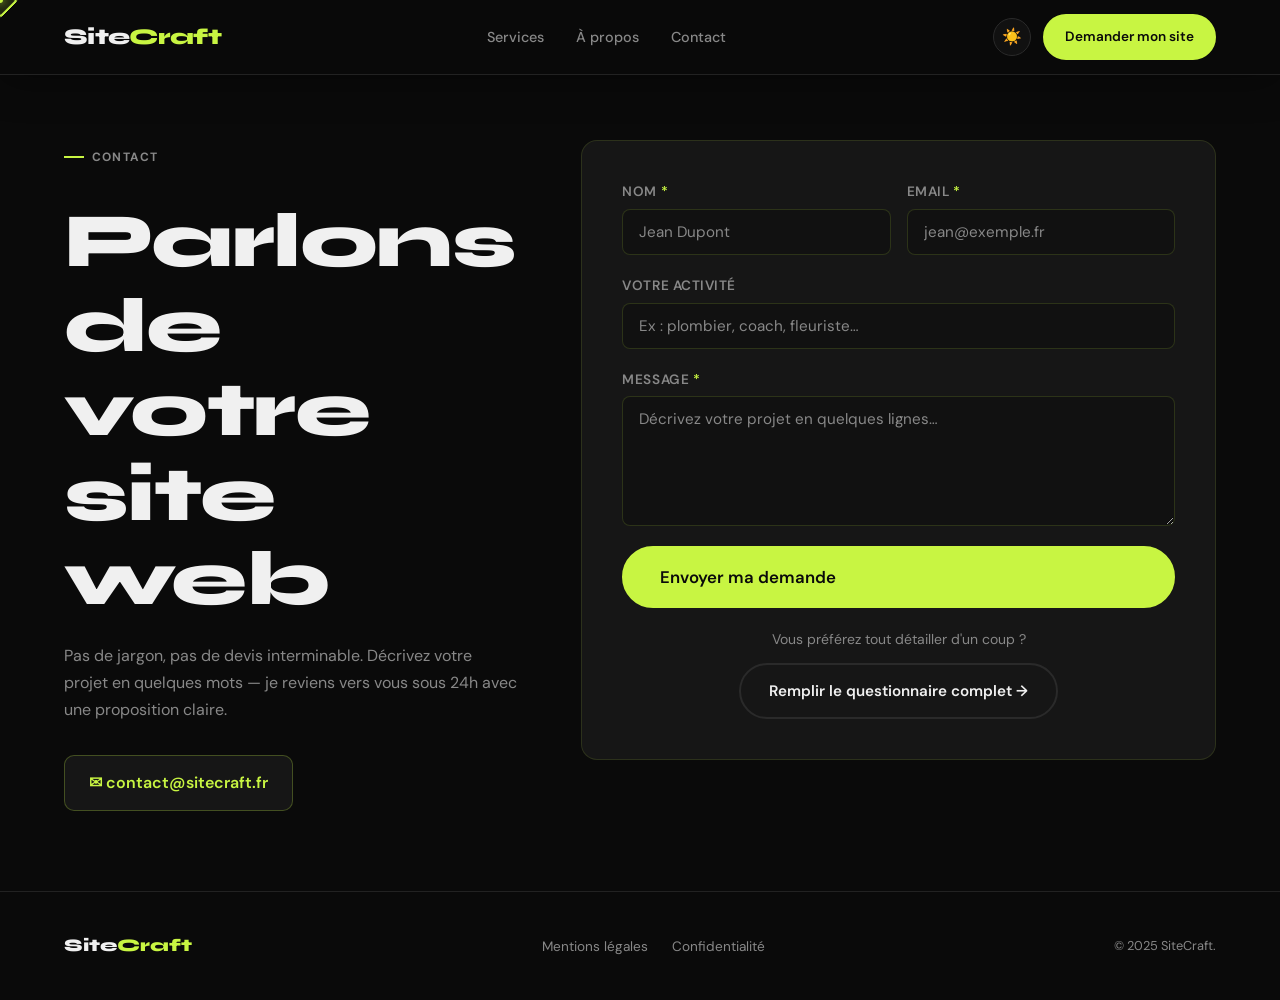
==== contact.html @ 42b94e74 "first commit" ====
<!DOCTYPE html>
<html lang="fr">
<head>
  <meta charset="UTF-8" />
  <meta name="viewport" content="width=device-width, initial-scale=1.0" />
  <title>Contact — SiteCraft</title>
  <meta name="description" content="Contactez SiteCraft pour votre projet de site web. Réponse sous 24h. Ou remplissez le questionnaire pour recevoir une proposition directement." />
  <link rel="canonical" href="https://sitecraft.fr/contact.html" />
  <meta name="robots" content="index, follow" />
  <link rel="stylesheet" href="styles.css" />
  <style>
    /* ── Cursor : diamant → carré sur hover ── */
    .cursor {
      width: 26px;
      height: 26px;
      border: 2px solid var(--accent);
      border-radius: 4px;
      background: var(--accent-dim);
      transform: translate(-50%, -50%) rotate(45deg);
      transition: width .3s cubic-bezier(.16,1,.3,1),
                  height .3s cubic-bezier(.16,1,.3,1),
                  transform .3s cubic-bezier(.16,1,.3,1),
                  box-shadow .3s;
    }
    .cursor.hover {
      width: 46px;
      height: 46px;
      transform: translate(-50%, -50%) rotate(0deg);
      box-shadow: 0 0 20px var(--accent-glow);
    }
    .cursor-dot {
      width: 6px;
      height: 6px;
      background: var(--accent);
      box-shadow: 0 0 8px var(--accent);
    }

    /* ── Page layout ── */
    .contact-section {
      padding: 140px 0 80px;
    }
    .contact-grid {
      display: grid;
      grid-template-columns: 1fr 1.4fr;
      gap: 64px;
      align-items: start;
    }
    .contact-info h1 {
      margin-bottom: 20px;
    }
    .contact-info p {
      color: var(--muted);
      line-height: 1.7;
      margin-bottom: 32px;
    }
    .contact-email-block {
      display: inline-flex;
      align-items: center;
      gap: 10px;
      padding: 14px 24px;
      border: 1px solid rgba(200,245,66,.25);
      border-radius: 10px;
      background: var(--surface2);
      font-weight: 600;
      font-size: 1rem;
      text-decoration: none;
      color: var(--accent);
      transition: border-color .2s, box-shadow .2s;
    }
    .contact-email-block:hover {
      border-color: var(--accent);
      box-shadow: 0 0 18px var(--accent-glow);
    }
    .contact-form {
      background: var(--surface2);
      border: 1px solid rgba(200,245,66,.12);
      border-radius: 16px;
      padding: 40px;
    }
    .form-row {
      display: grid;
      grid-template-columns: 1fr 1fr;
      gap: 16px;
    }
    .form-group {
      display: flex;
      flex-direction: column;
      gap: 6px;
      margin-bottom: 20px;
    }
    .form-group label {
      font-size: .85rem;
      font-weight: 600;
      color: var(--muted);
      text-transform: uppercase;
      letter-spacing: .04em;
    }
    .form-group input,
    .form-group textarea {
      width: 100%;
      padding: 12px 16px;
      background: var(--surface);
      border: 1px solid rgba(200,245,66,.15);
      border-radius: 8px;
      color: var(--text);
      font-family: inherit;
      font-size: .95rem;
      transition: border-color .2s, box-shadow .2s;
      box-sizing: border-box;
    }
    .form-group input:focus,
    .form-group textarea:focus {
      outline: none;
      border-color: var(--accent);
      box-shadow: 0 0 0 3px var(--accent-dim);
    }
    .form-group textarea {
      resize: vertical;
      min-height: 130px;
    }
    .form-submit {
      margin-top: 8px;
    }
    .form-secondary {
      margin-top: 20px;
      text-align: center;
    }
    @media (max-width: 768px) {
      .contact-grid { grid-template-columns: 1fr; gap: 40px; }
      .form-row { grid-template-columns: 1fr; }
      .contact-form { padding: 24px; }
    }
  </style>
</head>
<body>

<div class="cursor" id="cursor"></div>
<div class="cursor-dot" id="cursorDot"></div>

<nav class="navbar scrolled">
  <div class="container">
    <a href="index.html" class="navbar-logo">Site<span>Craft</span></a>
    <ul class="navbar-links">
      <li><a href="services.html">Services</a></li>
      <li><a href="a-propos.html">À propos</a></li>
      <li><a href="contact.html">Contact</a></li>
    </ul>
    <div style="display:flex;align-items:center;gap:12px;">
      <button class="theme-toggle" id="themeToggle" aria-label="Changer le thème">☀️</button>
      <a href="questionnaire.html" class="btn btn-primary" style="padding:10px 20px;font-size:0.85rem;">Demander mon site</a>
    </div>
  </div>
</nav>

<main>
  <section class="contact-section">
    <div class="container">
      <div class="contact-grid">

        <!-- Colonne gauche : infos -->
        <div class="contact-info fade-up">
          <p class="section-label">Contact</p>
          <h1>Parlons de votre site web</h1>
          <p>
            Pas de jargon, pas de devis interminable. Décrivez votre projet en quelques mots — je reviens vers vous sous 24h avec une proposition claire.
          </p>
          <a href="mailto:contact@sitecraft.fr" class="contact-email-block">
            ✉ contact@sitecraft.fr
          </a>
        </div>

        <!-- Colonne droite : formulaire -->
        <div class="contact-form fade-up" data-delay="150">
          <form action="#" method="POST">
            <div class="form-row">
              <div class="form-group">
                <label for="nom">Nom <span style="color:var(--accent)">*</span></label>
                <input type="text" id="nom" name="nom" placeholder="Jean Dupont" required />
              </div>
              <div class="form-group">
                <label for="email">Email <span style="color:var(--accent)">*</span></label>
                <input type="email" id="email" name="email" placeholder="jean@exemple.fr" required />
              </div>
            </div>
            <div class="form-group">
              <label for="activite">Votre activité</label>
              <input type="text" id="activite" name="activite" placeholder="Ex : plombier, coach, fleuriste…" />
            </div>
            <div class="form-group">
              <label for="message">Message <span style="color:var(--accent)">*</span></label>
              <textarea id="message" name="message" placeholder="Décrivez votre projet en quelques lignes…" required></textarea>
            </div>
            <div class="form-submit">
              <button type="submit" class="btn btn-primary btn-lg" style="width:100%;">Envoyer ma demande</button>
            </div>
          </form>
          <div class="form-secondary">
            <p style="color:var(--muted);font-size:.875rem;margin-bottom:12px;">Vous préférez tout détailler d'un coup ?</p>
            <a href="questionnaire.html" class="btn btn-outline">Remplir le questionnaire complet →</a>
          </div>
        </div>

      </div>
    </div>
  </section>
</main>

<footer>
  <div class="container">
    <div class="footer-inner">
      <div class="footer-logo">Site<span>Craft</span></div>
      <ul class="footer-links">
        <li><a href="mentions-legales.html">Mentions légales</a></li>
        <li><a href="politique-confidentialite.html">Confidentialité</a></li>
      </ul>
      <p class="footer-copy">© 2025 SiteCraft.</p>
    </div>
  </div>
</footer>

<script>
const cursor=document.getElementById('cursor');
const cursorDot=document.getElementById('cursorDot');
let mouseX=0,mouseY=0,curX=0,curY=0;
document.addEventListener('mousemove',e=>{mouseX=e.clientX;mouseY=e.clientY;cursorDot.style.left=mouseX+'px';cursorDot.style.top=mouseY+'px';});
function ac(){curX+=(mouseX-curX)*0.12;curY+=(mouseY-curY)*0.12;cursor.style.left=curX+'px';cursor.style.top=curY+'px';requestAnimationFrame(ac);}ac();
document.querySelectorAll('a,button,input,textarea,label').forEach(el=>{
  el.addEventListener('mouseenter',()=>cursor.classList.add('hover'));
  el.addEventListener('mouseleave',()=>cursor.classList.remove('hover'));
});
const themeToggle=document.getElementById('themeToggle');
const html=document.documentElement;
const savedTheme=localStorage.getItem('theme')||'dark';
html.setAttribute('data-theme',savedTheme);
if(themeToggle){themeToggle.textContent=savedTheme==='light'?'🌙':'☀️';themeToggle.addEventListener('click',()=>{const c=html.getAttribute('data-theme');const n=c==='dark'?'light':'dark';html.setAttribute('data-theme',n);localStorage.setItem('theme',n);themeToggle.textContent=n==='light'?'🌙':'☀️';});}
document.querySelectorAll('.fade-up').forEach(el=>{el.style.opacity='0';el.style.transform='translateY(30px)';setTimeout(()=>{el.style.transition='opacity 0.7s ease, transform 0.7s ease';el.style.opacity='1';el.style.transform='translateY(0)';},(parseInt(el.dataset.delay)||0));});
</script>
</body>
</html>
---- styles.css ----
/* ═══════════════════════════════════════
   SITECRAFT — STYLES GLOBAUX
   ═══════════════════════════════════════ */

@import url('https://fonts.googleapis.com/css2?family=Syne:wght@400;600;700;800&family=DM+Sans:ital,opsz,wght@0,9..40,300;0,9..40,400;0,9..40,500;0,9..40,600;1,9..40,300&display=swap');

/* ─── RESET & BASE ─── */
*, *::before, *::after { box-sizing: border-box; margin: 0; padding: 0; }

:root {
  --bg:       #0a0a0a;
  --surface:  #111111;
  --surface2: #161616;
  --accent:   #c8f542;
  --accent-dim: rgba(200, 245, 66, 0.12);
  --accent-glow: rgba(200, 245, 66, 0.35);
  --text:     #f0f0f0;
  --muted:    #888888;
  --border:   #222222;
  --border2:  #2a2a2a;
  --radius:   12px;
  --radius-lg: 20px;
  --transition: 0.3s cubic-bezier(0.4, 0, 0.2, 1);
}

/* ─── LIGHT MODE ─── */
[data-theme="light"] {
  --bg:       #f5f5f0;
  --surface:  #ffffff;
  --surface2: #eeeee8;
  --accent:   #7ab800;
  --accent-dim: rgba(122, 184, 0, 0.12);
  --accent-glow: rgba(122, 184, 0, 0.35);
  --text:     #111111;
  --muted:    #555555;
  --border:   #dedede;
  --border2:  #cccccc;
}
[data-theme="light"] .navbar.scrolled {
  background: rgba(245, 245, 240, 0.92);
}
[data-theme="light"] .hero::before {
  background:
    radial-gradient(ellipse 80% 60% at 50% -10%, rgba(122, 184, 0, 0.1) 0%, transparent 60%),
    radial-gradient(ellipse 40% 40% at 80% 80%, rgba(122, 184, 0, 0.05) 0%, transparent 50%);
}
[data-theme="light"] .artisan-menuisier { background: linear-gradient(135deg, #fdf8e8 0%, #fef3cc 100%); }
[data-theme="light"] .diagnostic        { background: linear-gradient(135deg, #e8f4fd 0%, #cce8fe 100%); }
[data-theme="light"] .placeholder-site  { background: linear-gradient(135deg, #edfde8 0%, #d2f5cc 100%); }
[data-theme="light"] .mock-h1 { color: #111; }
[data-theme="light"] .pricing-card.best-seller {
  background: linear-gradient(160deg, #f0fad8 0%, #ffffff 60%);
}
[data-theme="light"] .btn-primary { color: #ffffff; }
[data-theme="light"] .btn-outline { color: var(--text); }

/* ─── THEME TOGGLE BUTTON ─── */
.theme-toggle {
  width: 38px;
  height: 38px;
  border-radius: 50%;
  background: var(--surface);
  border: 1.5px solid var(--border2);
  color: var(--text);
  cursor: none;
  display: flex;
  align-items: center;
  justify-content: center;
  font-size: 1rem;
  transition: var(--transition);
  flex-shrink: 0;
}
.theme-toggle:hover {
  border-color: var(--accent);
  color: var(--accent);
  transform: scale(1.1);
}
@media (max-width: 768px) {
  .theme-toggle { cursor: pointer; }
}

html { scroll-behavior: smooth; }

body {
  background: var(--bg);
  color: var(--text);
  font-family: 'DM Sans', sans-serif;
  font-size: 16px;
  line-height: 1.6;
  overflow-x: hidden;
  cursor: none;
}

/* ─── CUSTOM CURSOR ─── */
.cursor {
  position: fixed;
  width: 20px;
  height: 20px;
  border: 1.5px solid var(--accent);
  border-radius: 50%;
  pointer-events: none;
  z-index: 99999;
  transform: translate(-50%, -50%);
  transition: width 0.2s, height 0.2s, background 0.2s, border-color 0.2s;
  mix-blend-mode: normal;
}
.cursor.hover {
  width: 40px;
  height: 40px;
  background: var(--accent-dim);
  border-color: var(--accent);
}
.cursor-dot {
  position: fixed;
  width: 4px;
  height: 4px;
  background: var(--accent);
  border-radius: 50%;
  pointer-events: none;
  z-index: 99999;
  transform: translate(-50%, -50%);
}

/* ─── TYPOGRAPHY ─── */
h1, h2, h3, h4 {
  font-family: 'Syne', sans-serif;
  font-weight: 800;
  line-height: 1.1;
  letter-spacing: -0.02em;
}
h1 { font-size: clamp(2.4rem, 6vw, 5rem); }
h2 { font-size: clamp(1.8rem, 4vw, 3rem); }
h3 { font-size: clamp(1.2rem, 2.5vw, 1.6rem); }

a { text-decoration: none; color: inherit; }

.accent { color: var(--accent); }
.muted  { color: var(--muted); }

/* ─── LAYOUT ─── */
.container {
  max-width: 1200px;
  margin: 0 auto;
  padding: 0 24px;
}

section { padding: 100px 0; }

/* ─── BUTTONS ─── */
.btn {
  display: inline-flex;
  align-items: center;
  gap: 8px;
  padding: 14px 28px;
  border-radius: 100px;
  font-family: 'DM Sans', sans-serif;
  font-size: 0.95rem;
  font-weight: 600;
  cursor: none;
  transition: var(--transition);
  border: 2px solid transparent;
  white-space: nowrap;
}
.btn-primary {
  background: var(--accent);
  color: #0a0a0a;
  border-color: var(--accent);
}
.btn-primary:hover {
  transform: scale(1.04);
  box-shadow: 0 0 30px var(--accent-glow), 0 0 60px rgba(200, 245, 66, 0.15);
}
.btn-outline {
  background: transparent;
  color: var(--text);
  border-color: var(--border2);
}
.btn-outline:hover {
  border-color: var(--accent);
  color: var(--accent);
  transform: scale(1.04);
}
.btn-lg {
  padding: 18px 36px;
  font-size: 1.05rem;
}

/* ─── NAVBAR ─── */
.navbar {
  position: fixed;
  top: 0;
  left: 0;
  right: 0;
  z-index: 1000;
  padding: 20px 0;
  transition: var(--transition);
}
.navbar.scrolled {
  background: rgba(10, 10, 10, 0.92);
  backdrop-filter: blur(20px);
  -webkit-backdrop-filter: blur(20px);
  border-bottom: 1px solid var(--border);
  padding: 14px 0;
  box-shadow: 0 4px 40px rgba(0,0,0,0.4);
}
.navbar .container {
  display: flex;
  align-items: center;
  justify-content: space-between;
  gap: 24px;
}
.navbar-logo {
  font-family: 'Syne', sans-serif;
  font-weight: 800;
  font-size: 1.4rem;
  letter-spacing: -0.03em;
  color: var(--text);
}
.navbar-logo span { color: var(--accent); }
.navbar-links {
  display: flex;
  align-items: center;
  gap: 32px;
  list-style: none;
}
.navbar-links a {
  font-size: 0.9rem;
  color: var(--muted);
  font-weight: 500;
  transition: color 0.2s;
}
.navbar-links a:hover { color: var(--text); }

.navbar-hamburger {
  display: none;
  flex-direction: column;
  gap: 5px;
  cursor: none;
  padding: 4px;
}
.navbar-hamburger span {
  display: block;
  width: 24px;
  height: 2px;
  background: var(--text);
  transition: var(--transition);
}

/* Mobile nav */
.navbar-mobile {
  display: none;
  position: fixed;
  top: 0; left: 0; right: 0; bottom: 0;
  background: var(--bg);
  z-index: 999;
  flex-direction: column;
  align-items: center;
  justify-content: center;
  gap: 32px;
}
.navbar-mobile.open { display: flex; }
.navbar-mobile a {
  font-family: 'Syne', sans-serif;
  font-size: 2rem;
  font-weight: 800;
  color: var(--text);
  transition: color 0.2s;
}
.navbar-mobile a:hover { color: var(--accent); }
.mobile-close {
  position: absolute;
  top: 24px; right: 24px;
  background: none; border: none;
  color: var(--text);
  font-size: 2rem;
  cursor: none;
}

/* ─── HERO ─── */
.hero {
  min-height: 100vh;
  display: flex;
  flex-direction: column;
  justify-content: center;
  padding-top: 100px;
  position: relative;
  overflow: hidden;
}
.hero::before {
  content: '';
  position: absolute;
  inset: 0;
  background:
    radial-gradient(ellipse 80% 60% at 50% -10%, rgba(200, 245, 66, 0.08) 0%, transparent 60%),
    radial-gradient(ellipse 40% 40% at 80% 80%, rgba(200, 245, 66, 0.04) 0%, transparent 50%);
  pointer-events: none;
}
.hero-grid {
  display: grid;
  grid-template-columns: 1fr 1fr;
  gap: 80px;
  align-items: center;
}
.hero-badge {
  display: inline-flex;
  align-items: center;
  gap: 8px;
  padding: 8px 16px;
  background: var(--accent-dim);
  border: 1px solid rgba(200, 245, 66, 0.25);
  border-radius: 100px;
  font-size: 0.8rem;
  font-weight: 600;
  color: var(--accent);
  margin-bottom: 24px;
  animation: pulse-glow 3s infinite;
}
@keyframes pulse-glow {
  0%, 100% { box-shadow: 0 0 0 0 rgba(200, 245, 66, 0.2); }
  50% { box-shadow: 0 0 0 8px rgba(200, 245, 66, 0); }
}
.hero h1 {
  margin-bottom: 24px;
}
.hero-title-line { display: block; }
.hero p {
  font-size: 1.1rem;
  color: var(--muted);
  line-height: 1.7;
  max-width: 500px;
  margin-bottom: 36px;
}
.hero-cta {
  display: flex;
  gap: 16px;
  flex-wrap: wrap;
}

/* ─── HERO TRUST ─── */
.hero-trust {
  display: flex;
  flex-wrap: wrap;
  gap: 12px 24px;
  margin-top: 24px;
}
.hero-trust span {
  font-size: 0.82rem;
  color: var(--muted);
  font-weight: 500;
}

.hero-visual {
  position: relative;
}
.hero-card {
  background: var(--surface);
  border: 1px solid var(--border);
  border-radius: var(--radius-lg);
  padding: 32px;
  position: relative;
  overflow: hidden;
}
.hero-card::before {
  content: '';
  position: absolute;
  top: 0; left: 0; right: 0;
  height: 2px;
  background: linear-gradient(90deg, transparent, var(--accent), transparent);
}
.hero-card-title {
  font-family: 'Syne', sans-serif;
  font-weight: 700;
  font-size: 0.75rem;
  text-transform: uppercase;
  letter-spacing: 0.1em;
  color: var(--muted);
  margin-bottom: 16px;
}
.file-list {
  display: flex;
  flex-direction: column;
  gap: 8px;
}
.file-item {
  display: flex;
  align-items: center;
  gap: 12px;
  padding: 10px 12px;
  background: var(--bg);
  border-radius: 8px;
  font-family: 'DM Sans', monospace;
  font-size: 0.85rem;
  border: 1px solid var(--border);
}
.file-icon {
  width: 28px;
  height: 28px;
  border-radius: 6px;
  display: flex;
  align-items: center;
  justify-content: center;
  font-size: 0.7rem;
  font-weight: 700;
  flex-shrink: 0;
}
.file-icon.html { background: rgba(255, 100, 60, 0.15); color: #ff6c3c; }
.file-icon.css  { background: rgba(60, 130, 255, 0.15); color: #3c82f6; }
.file-icon.pdf  { background: rgba(200, 245, 66, 0.15); color: var(--accent); }
.file-icon.xml  { background: rgba(180, 100, 255, 0.15); color: #b464ff; }
.file-name { flex: 1; }
.file-size { color: var(--muted); font-size: 0.75rem; }

.hero-card-footer {
  margin-top: 20px;
  padding-top: 20px;
  border-top: 1px solid var(--border);
  display: flex;
  align-items: center;
  justify-content: space-between;
}
.hero-zip-badge {
  display: flex;
  align-items: center;
  gap: 8px;
  color: var(--accent);
  font-size: 0.85rem;
  font-weight: 600;
}
.floating-tag {
  position: absolute;
  top: -12px;
  right: 32px;
  background: var(--accent);
  color: #0a0a0a;
  font-size: 0.75rem;
  font-weight: 700;
  padding: 4px 12px;
  border-radius: 100px;
  font-family: 'Syne', sans-serif;
  white-space: nowrap;
}

/* ─── COUNTERS ─── */
.counters {
  padding: 60px 0;
  border-top: 1px solid var(--border);
  border-bottom: 1px solid var(--border);
}
.counters-grid {
  display: grid;
  grid-template-columns: repeat(4, 1fr);
  gap: 1px;
  background: var(--border);
}
.counter-item {
  background: var(--bg);
  padding: 40px 24px;
  text-align: center;
  position: relative;
}
.counter-value {
  font-family: 'Syne', sans-serif;
  font-size: clamp(2.5rem, 5vw, 3.5rem);
  font-weight: 800;
  color: var(--accent);
  line-height: 1;
  margin-bottom: 8px;
}
.counter-label {
  font-size: 0.85rem;
  color: var(--muted);
  font-weight: 500;
}

/* ─── WHAT YOU RECEIVE ─── */
.section-label {
  display: inline-flex;
  align-items: center;
  gap: 8px;
  font-size: 0.75rem;
  font-weight: 700;
  text-transform: uppercase;
  letter-spacing: 0.1em;
  color: var(--accent);
  margin-bottom: 16px;
}
.section-label::before {
  content: '';
  width: 20px;
  height: 2px;
  background: var(--accent);
}
.section-header {
  max-width: 600px;
  margin-bottom: 64px;
}
.section-header p {
  color: var(--muted);
  font-size: 1.05rem;
  margin-top: 16px;
  line-height: 1.7;
}

.receive-grid {
  display: grid;
  grid-template-columns: repeat(3, 1fr);
  gap: 24px;
}
.receive-card {
  background: var(--surface);
  border: 1px solid var(--border);
  border-radius: var(--radius-lg);
  padding: 36px 32px;
  transition: var(--transition);
  position: relative;
  overflow: hidden;
}
.receive-card:hover {
  border-color: rgba(200, 245, 66, 0.3);
  transform: translateY(-4px);
  box-shadow: 0 20px 60px rgba(0,0,0,0.4);
}
.receive-card::after {
  content: '';
  position: absolute;
  bottom: 0; left: 0; right: 0;
  height: 1px;
  background: linear-gradient(90deg, transparent, var(--accent), transparent);
  opacity: 0;
  transition: opacity 0.3s;
}
.receive-card:hover::after { opacity: 1; }
.card-icon {
  width: 52px;
  height: 52px;
  background: var(--accent-dim);
  border: 1px solid rgba(200, 245, 66, 0.2);
  border-radius: 12px;
  display: flex;
  align-items: center;
  justify-content: center;
  margin-bottom: 20px;
  font-size: 1.4rem;
}
.receive-card h3 { margin-bottom: 12px; }
.receive-card p { color: var(--muted); font-size: 0.9rem; line-height: 1.6; }
.receive-card ul {
  list-style: none;
  margin-top: 16px;
  display: flex;
  flex-direction: column;
  gap: 8px;
}
.receive-card ul li {
  display: flex;
  align-items: center;
  gap: 10px;
  font-size: 0.85rem;
  color: var(--muted);
}
.receive-card ul li::before {
  content: '✓';
  color: var(--accent);
  font-weight: 700;
  flex-shrink: 0;
}

/* ─── HOW IT WORKS ─── */
.how-bg {
  background: var(--surface);
  border-top: 1px solid var(--border);
  border-bottom: 1px solid var(--border);
}
.steps-grid {
  display: grid;
  grid-template-columns: repeat(4, 1fr);
  gap: 0;
  position: relative;
}
.steps-grid::before {
  content: '';
  position: absolute;
  top: 28px;
  left: calc(12.5% + 12px);
  right: calc(12.5% + 12px);
  height: 1px;
  background: var(--border2);
  z-index: 0;
}
.step-item {
  padding: 0 24px;
  text-align: center;
  position: relative;
  z-index: 1;
}
.step-number {
  width: 56px;
  height: 56px;
  border-radius: 50%;
  background: var(--bg);
  border: 2px solid var(--border2);
  display: flex;
  align-items: center;
  justify-content: center;
  margin: 0 auto 20px;
  font-family: 'Syne', sans-serif;
  font-weight: 800;
  font-size: 1.1rem;
  color: var(--muted);
  transition: var(--transition);
}
.step-item.active .step-number {
  background: var(--accent);
  border-color: var(--accent);
  color: #0a0a0a;
}
.step-item h3 {
  font-size: 1rem;
  margin-bottom: 10px;
}
.step-item p {
  font-size: 0.85rem;
  color: var(--muted);
  line-height: 1.6;
}

/* ─── FOR WHO ─── */
.for-who-bg { background: var(--surface); border-top: 1px solid var(--border); border-bottom: 1px solid var(--border); }
.profiles-grid {
  display: grid;
  grid-template-columns: repeat(4, 1fr);
  gap: 24px;
}
.profile-card {
  background: var(--bg);
  border: 1px solid var(--border);
  border-radius: var(--radius-lg);
  padding: 32px 24px;
  text-align: center;
  transition: var(--transition);
}
.profile-card:hover {
  border-color: rgba(200, 245, 66, 0.25);
  transform: translateY(-4px);
}
.profile-emoji {
  font-size: 2.4rem;
  margin-bottom: 16px;
  display: block;
}
.profile-card h3 {
  font-size: 1.1rem;
  margin-bottom: 8px;
}
.profile-card p {
  font-size: 0.85rem;
  color: var(--muted);
  line-height: 1.5;
}

/* ─── FAQ ─── */
.faq-list {
  max-width: 760px;
  margin: 0 auto;
}
.faq-item {
  border-bottom: 1px solid var(--border);
}
.faq-question {
  width: 100%;
  display: flex;
  align-items: center;
  justify-content: space-between;
  gap: 16px;
  padding: 20px 0;
  background: none;
  border: none;
  color: var(--text);
  font-family: 'DM Sans', sans-serif;
  font-size: 1rem;
  font-weight: 600;
  text-align: left;
  cursor: none;
  transition: color 0.2s;
}
.faq-question:hover { color: var(--accent); }
.faq-icon {
  width: 28px;
  height: 28px;
  border-radius: 50%;
  border: 1px solid var(--border2);
  display: flex;
  align-items: center;
  justify-content: center;
  flex-shrink: 0;
  font-size: 1.2rem;
  transition: var(--transition);
  color: var(--muted);
}
.faq-item.open .faq-icon {
  transform: rotate(45deg);
  border-color: var(--accent);
  color: var(--accent);
}
.faq-answer {
  display: grid;
  grid-template-rows: 0fr;
  transition: grid-template-rows 0.35s ease;
}
.faq-item.open .faq-answer {
  grid-template-rows: 1fr;
}
.faq-answer-inner {
  overflow: hidden;
  color: var(--muted);
  font-size: 0.95rem;
  line-height: 1.7;
  padding-bottom: 0;
  transition: padding-bottom 0.35s ease;
}
.faq-item.open .faq-answer-inner {
  padding-bottom: 20px;
}

/* ─── CTA FINAL ─── */
.cta-section {
  text-align: center;
  position: relative;
  overflow: hidden;
}
.cta-section::before {
  content: '';
  position: absolute;
  inset: 0;
  background: radial-gradient(ellipse 60% 80% at 50% 50%, rgba(200, 245, 66, 0.06) 0%, transparent 70%);
  pointer-events: none;
}
.cta-section h2 { margin-bottom: 16px; }
.cta-section p {
  color: var(--muted);
  font-size: 1.1rem;
  margin-bottom: 40px;
  max-width: 480px;
  margin-left: auto;
  margin-right: auto;
}
.cta-features {
  display: flex;
  align-items: center;
  justify-content: center;
  gap: 32px;
  margin-top: 28px;
  flex-wrap: wrap;
}
.cta-feature {
  display: flex;
  align-items: center;
  gap: 8px;
  font-size: 0.85rem;
  color: var(--muted);
}
.cta-feature-dot {
  width: 6px;
  height: 6px;
  border-radius: 50%;
  background: var(--accent);
  flex-shrink: 0;
}

/* ─── URGENCY NOTE ─── */
.urgency-note {
  margin-top: 24px;
  font-size: 0.85rem;
  color: var(--muted);
  background: rgba(200,245,66,0.06);
  border: 1px solid rgba(200,245,66,0.18);
  border-radius: 100px;
  padding: 8px 20px;
  display: inline-block;
}

/* ─── FOOTER ─── */
footer {
  padding: 40px 0;
  border-top: 1px solid var(--border);
}
.footer-inner {
  display: flex;
  align-items: center;
  justify-content: space-between;
  flex-wrap: wrap;
  gap: 20px;
}
.footer-logo {
  font-family: 'Syne', sans-serif;
  font-weight: 800;
  font-size: 1.1rem;
}
.footer-logo span { color: var(--accent); }
.footer-links {
  display: flex;
  gap: 24px;
  list-style: none;
}
.footer-links a {
  font-size: 0.85rem;
  color: var(--muted);
  transition: color 0.2s;
}
.footer-links a:hover { color: var(--text); }
.footer-copy {
  font-size: 0.8rem;
  color: var(--muted);
}

/* ─── ANIMATIONS ─── */
.fade-up {
  opacity: 0;
  transform: translateY(30px);
  transition: opacity 0.7s ease, transform 0.7s ease;
}
.fade-up.visible {
  opacity: 1;
  transform: translateY(0);
}
.fade-up.delay-1 { transition-delay: 0.1s; }
.fade-up.delay-2 { transition-delay: 0.2s; }
.fade-up.delay-3 { transition-delay: 0.3s; }
.fade-up.delay-4 { transition-delay: 0.4s; }
.fade-up.delay-5 { transition-delay: 0.5s; }

/* ─── QUESTIONNAIRE ─── */
.form-page {
  min-height: 100vh;
  padding: 120px 0 80px;
}
.form-hero {
  text-align: center;
  margin-bottom: 64px;
}
.form-hero h1 { font-size: clamp(2rem, 4vw, 3rem); margin-bottom: 16px; }
.form-hero p { color: var(--muted); font-size: 1.05rem; max-width: 560px; margin: 0 auto; }

.form-container {
  max-width: 760px;
  margin: 0 auto;
}
.form-section {
  background: var(--surface);
  border: 1px solid var(--border);
  border-radius: var(--radius-lg);
  padding: 36px;
  margin-bottom: 24px;
  transition: var(--transition);
}
.form-section:hover { border-color: var(--border2); }
.form-section-title {
  display: flex;
  align-items: center;
  gap: 12px;
  margin-bottom: 28px;
  padding-bottom: 20px;
  border-bottom: 1px solid var(--border);
}
.form-section-num {
  width: 32px;
  height: 32px;
  border-radius: 50%;
  background: var(--accent-dim);
  border: 1px solid rgba(200, 245, 66, 0.2);
  color: var(--accent);
  font-family: 'Syne', sans-serif;
  font-weight: 800;
  font-size: 0.85rem;
  display: flex;
  align-items: center;
  justify-content: center;
  flex-shrink: 0;
}
.form-section-title h2 {
  font-size: 1.1rem;
  font-weight: 700;
  font-family: 'Syne', sans-serif;
}
.form-grid {
  display: grid;
  grid-template-columns: 1fr 1fr;
  gap: 20px;
}
.form-group {
  display: flex;
  flex-direction: column;
  gap: 8px;
}
.form-group.full { grid-column: 1 / -1; }
label, .form-label {
  font-size: 0.85rem;
  font-weight: 600;
  color: var(--text);
}
label .req {
  color: var(--accent);
  margin-left: 2px;
}
label .optional {
  color: var(--muted);
  font-weight: 400;
  font-size: 0.8rem;
  margin-left: 4px;
}
input[type="text"],
input[type="email"],
input[type="tel"],
input[type="file"],
select,
textarea {
  width: 100%;
  background: var(--bg);
  border: 1px solid var(--border2);
  border-radius: var(--radius);
  color: var(--text);
  font-family: 'DM Sans', sans-serif;
  font-size: 0.9rem;
  padding: 12px 16px;
  transition: border-color 0.2s;
  outline: none;
}
input:focus, select:focus, textarea:focus {
  border-color: var(--accent);
  box-shadow: 0 0 0 3px rgba(200, 245, 66, 0.08);
}
input::placeholder, textarea::placeholder { color: var(--muted); }
textarea { resize: vertical; min-height: 90px; }
select {
  cursor: none;
  appearance: none;
  background-image: url("data:image/svg+xml,%3Csvg xmlns='http://www.w3.org/2000/svg' width='12' height='12' viewBox='0 0 12 12'%3E%3Cpath fill='%23888' d='M6 8L1 3h10z'/%3E%3C/svg%3E");
  background-repeat: no-repeat;
  background-position: right 14px center;
}
select option { background: var(--surface); }

input[type="file"] {
  padding: 10px 12px;
  font-size: 0.85rem;
  cursor: none;
}
input[type="file"]::-webkit-file-upload-button {
  background: var(--accent-dim);
  border: 1px solid rgba(200, 245, 66, 0.3);
  border-radius: 6px;
  color: var(--accent);
  font-family: 'DM Sans', sans-serif;
  font-size: 0.8rem;
  font-weight: 600;
  padding: 6px 12px;
  cursor: pointer;
  margin-right: 12px;
}

.radio-group, .checkbox-group {
  display: flex;
  flex-direction: column;
  gap: 10px;
}
.radio-group.horizontal, .checkbox-group.horizontal {
  flex-direction: row;
  flex-wrap: wrap;
  gap: 10px;
}
.radio-option, .checkbox-option {
  display: flex;
  align-items: center;
  gap: 10px;
  padding: 10px 16px;
  background: var(--bg);
  border: 1px solid var(--border2);
  border-radius: 8px;
  cursor: none;
  transition: border-color 0.2s, background 0.2s;
  font-size: 0.9rem;
}
.radio-option:has(input:checked),
.checkbox-option:has(input:checked) {
  border-color: rgba(200, 245, 66, 0.4);
  background: var(--accent-dim);
}
.radio-option input, .checkbox-option input {
  width: auto;
  flex-shrink: 0;
  accent-color: var(--accent);
}
.form-hint {
  font-size: 0.78rem;
  color: var(--muted);
  margin-top: 2px;
}

.form-submit {
  text-align: center;
  margin-top: 16px;
}
.form-submit .btn { min-width: 260px; }
.form-disclaimer {
  font-size: 0.78rem;
  color: var(--muted);
  margin-top: 12px;
}

/* ─── MERCI PAGE ─── */
.merci-page {
  min-height: 100vh;
  display: flex;
  align-items: center;
  justify-content: center;
  text-align: center;
  position: relative;
  overflow: hidden;
}
.merci-page::before {
  content: '';
  position: absolute;
  inset: 0;
  background: radial-gradient(ellipse 60% 60% at 50% 50%, rgba(200, 245, 66, 0.07) 0%, transparent 70%);
}
.merci-content { max-width: 560px; position: relative; z-index: 1; }
.merci-icon {
  width: 80px;
  height: 80px;
  background: var(--accent-dim);
  border: 2px solid rgba(200, 245, 66, 0.3);
  border-radius: 50%;
  display: flex;
  align-items: center;
  justify-content: center;
  font-size: 2rem;
  margin: 0 auto 32px;
  animation: pulse-glow 3s infinite;
}
.merci-content h1 { font-size: clamp(2rem, 5vw, 3.5rem); margin-bottom: 16px; }
.merci-content p { color: var(--muted); font-size: 1.05rem; line-height: 1.7; margin-bottom: 24px; }
.merci-steps {
  display: flex;
  flex-direction: column;
  gap: 12px;
  margin: 32px 0;
  text-align: left;
}
.merci-step {
  display: flex;
  align-items: flex-start;
  gap: 14px;
  padding: 16px 20px;
  background: var(--surface);
  border: 1px solid var(--border);
  border-radius: var(--radius);
}
.merci-step-num {
  width: 28px;
  height: 28px;
  border-radius: 50%;
  background: var(--accent);
  color: #0a0a0a;
  font-family: 'Syne', sans-serif;
  font-weight: 800;
  font-size: 0.8rem;
  display: flex;
  align-items: center;
  justify-content: center;
  flex-shrink: 0;
  margin-top: 1px;
}
.merci-step p { font-size: 0.9rem; margin: 0; color: var(--text); }
.merci-step p small { color: var(--muted); font-size: 0.8rem; display: block; margin-top: 2px; }

/* ─── LEGAL PAGES ─── */
.legal-page {
  padding: 140px 0 80px;
}
.legal-page h1 { margin-bottom: 48px; }
.legal-content h2 {
  font-size: 1.2rem;
  color: var(--accent);
  margin: 36px 0 12px;
}
.legal-content p, .legal-content ul, .legal-content li {
  color: var(--muted);
  font-size: 0.95rem;
  line-height: 1.75;
  margin-bottom: 12px;
}
.legal-content ul { padding-left: 20px; }
.legal-content li { margin-bottom: 6px; }
.legal-content strong { color: var(--text); }

/* ─── SEO PAGES (artisan / freelance) ─── */
.seo-page {
  padding-top: 100px;
}
.seo-hero {
  padding: 80px 0 60px;
  position: relative;
  overflow: hidden;
}
.seo-hero::before {
  content: '';
  position: absolute;
  inset: 0;
  background: radial-gradient(ellipse 80% 60% at 50% -10%, rgba(200, 245, 66, 0.07) 0%, transparent 60%);
  pointer-events: none;
}
.seo-hero .container { position: relative; z-index: 1; }
.seo-hero h1 { margin-bottom: 20px; }
.seo-hero p {
  font-size: 1.1rem;
  color: var(--muted);
  line-height: 1.7;
  max-width: 640px;
  margin-bottom: 36px;
}
.seo-hero-cta { display: flex; gap: 16px; flex-wrap: wrap; }

.metiers-grid {
  display: grid;
  grid-template-columns: repeat(4, 1fr);
  gap: 16px;
}
.metier-card {
  background: var(--surface);
  border: 1px solid var(--border);
  border-radius: var(--radius);
  padding: 20px;
  text-align: center;
  transition: var(--transition);
}
.metier-card:hover {
  border-color: var(--accent);
  transform: translateY(-4px);
}
.metier-emoji { font-size: 2rem; margin-bottom: 10px; display: block; }
.metier-card h3 { font-size: 1rem; margin-bottom: 6px; }
.metier-card p { font-size: 0.82rem; color: var(--muted); line-height: 1.5; }

.seo-values-grid {
  display: grid;
  grid-template-columns: repeat(3, 1fr);
  gap: 24px;
}
.seo-value-card {
  background: var(--surface);
  border: 1px solid var(--border);
  border-radius: var(--radius-lg);
  padding: 32px;
  transition: var(--transition);
}
.seo-value-card:hover {
  border-color: rgba(200, 245, 66, 0.3);
  transform: translateY(-4px);
}
.seo-value-icon {
  font-size: 2rem;
  margin-bottom: 16px;
  display: block;
}
.seo-value-card h3 { font-size: 1.1rem; margin-bottom: 10px; }
.seo-value-card p { font-size: 0.88rem; color: var(--muted); line-height: 1.6; }

/* ─── TESTIMONIALS ─── */
.testimonials-section { background: var(--surface); }
.testimonials-grid {
  display: grid;
  grid-template-columns: repeat(3, 1fr);
  gap: 24px;
}
@media (max-width: 900px) { .testimonials-grid { grid-template-columns: 1fr; } }

.testimonial-card {
  background: var(--bg);
  border: 1px solid var(--border);
  border-radius: var(--radius-lg);
  padding: 32px;
  display: flex;
  flex-direction: column;
  gap: 16px;
  transition: border-color var(--transition), transform var(--transition);
}
.testimonial-card:hover {
  border-color: var(--accent);
  transform: translateY(-4px);
}
.testimonial-stars { color: var(--accent); font-size: 1rem; letter-spacing: 2px; }
.testimonial-card p { color: var(--muted); font-size: 0.92rem; line-height: 1.7; flex: 1; }
.testimonial-author { display: flex; align-items: center; gap: 12px; }
.testimonial-avatar {
  width: 40px; height: 40px; border-radius: 50%;
  background: var(--accent-dim); border: 1px solid var(--accent);
  color: var(--accent); font-family: 'Syne', sans-serif;
  font-weight: 700; font-size: 0.75rem;
  display: flex; align-items: center; justify-content: center;
}
.testimonial-author strong { display: block; font-size: 0.9rem; }
.testimonial-author small { color: var(--muted); font-size: 0.78rem; }

/* ─── PORTFOLIO ─── */
.portfolio-grid {
  display: grid;
  grid-template-columns: repeat(3, 1fr);
  gap: 24px;
}
@media (max-width: 900px) { .portfolio-grid { grid-template-columns: 1fr; } }

.portfolio-card {
  background: var(--surface);
  border: 1px solid var(--border);
  border-radius: var(--radius-lg);
  overflow: hidden;
  transition: border-color var(--transition), transform var(--transition);
}
.portfolio-card:hover { border-color: var(--accent); transform: translateY(-4px); }

.portfolio-preview { position: relative; }
.portfolio-browser {
  background: var(--surface2);
  border-bottom: 1px solid var(--border);
  padding: 8px 12px;
  display: flex;
  align-items: center;
  gap: 10px;
}
.portfolio-browser-dots {
  display: flex; gap: 5px;
}
.portfolio-browser-dots span {
  width: 8px; height: 8px; border-radius: 50%;
  background: var(--border2);
}
.portfolio-browser-dots span:first-child { background: #ff5f57; }
.portfolio-browser-dots span:nth-child(2) { background: #ffbd2e; }
.portfolio-browser-dots span:nth-child(3) { background: #28c840; }
.portfolio-browser-url {
  font-size: 0.72rem;
  color: var(--muted);
  font-family: monospace;
  background: var(--bg);
  border: 1px solid var(--border);
  border-radius: 4px;
  padding: 2px 8px;
  flex: 1;
  text-align: center;
  overflow: hidden;
  text-overflow: ellipsis;
  white-space: nowrap;
}
.portfolio-screenshot {
  height: 180px;
  display: flex;
  align-items: center;
  justify-content: center;
  padding: 24px;
  position: relative;
  overflow: hidden;
}
.artisan-menuisier { background: linear-gradient(135deg, #1a1200 0%, #2d1f00 100%); }
.diagnostic { background: linear-gradient(135deg, #001428 0%, #002348 100%); }
.placeholder-site { background: linear-gradient(135deg, #0d1a0d 0%, #0a2a0a 100%); }

.mock-hero { text-align: center; }
.mock-badge {
  display: inline-block;
  font-size: 0.65rem;
  font-weight: 600;
  letter-spacing: 0.08em;
  text-transform: uppercase;
  color: var(--accent);
  border: 1px solid var(--accent);
  border-radius: 100px;
  padding: 3px 10px;
  margin-bottom: 10px;
}
.mock-h1 {
  font-family: 'Syne', sans-serif;
  font-weight: 800;
  font-size: 1rem;
  color: var(--text);
  margin-bottom: 6px;
}
.mock-sub { font-size: 0.75rem; color: var(--muted); }

.portfolio-info { padding: 20px 24px 24px; }
.portfolio-tags {
  display: flex;
  flex-wrap: wrap;
  gap: 6px;
  margin-bottom: 12px;
}
.portfolio-tags span {
  font-size: 0.72rem;
  font-weight: 600;
  color: var(--accent);
  background: var(--accent-dim);
  border-radius: 100px;
  padding: 3px 10px;
  border: 1px solid rgba(200,245,66,0.2);
}
.portfolio-info h3 { font-size: 1rem; margin-bottom: 6px; }
.portfolio-info p { font-size: 0.85rem; color: var(--muted); line-height: 1.6; }

/* ─── RARITY BANNER ─── */
.rarity-banner {
  display: inline-flex;
  align-items: center;
  gap: 8px;
  margin-top: 20px;
  background: rgba(200,245,66,0.08);
  border: 1px solid rgba(200,245,66,0.25);
  border-radius: 100px;
  padding: 8px 20px;
  font-size: 0.85rem;
  color: var(--text);
}
.rarity-banner strong { color: var(--accent); }

/* ─── PRICING GRID ─── */
.pricing-grid {
  display: grid;
  grid-template-columns: repeat(3, 1fr);
  gap: 24px;
  align-items: start;
}
@media (max-width: 900px) { .pricing-grid { grid-template-columns: 1fr; } }

.pricing-card {
  background: var(--surface);
  border: 1px solid var(--border);
  border-radius: var(--radius-lg);
  padding: 32px;
  position: relative;
  transition: border-color var(--transition), transform var(--transition);
}
.pricing-card:hover { border-color: var(--accent); transform: translateY(-4px); }

.pricing-card.best-seller {
  border-color: var(--accent);
  background: linear-gradient(160deg, #0f1a00 0%, var(--surface) 60%);
  box-shadow: 0 0 40px rgba(200,245,66,0.08);
}
.pricing-badge {
  display: inline-block;
  font-size: 0.72rem;
  font-weight: 700;
  letter-spacing: 0.05em;
  color: #0a0a0a;
  background: var(--accent);
  border-radius: 100px;
  padding: 4px 12px;
  margin-bottom: 16px;
}
.pricing-tier {
  font-family: 'Syne', sans-serif;
  font-weight: 800;
  font-size: 1.1rem;
  color: var(--muted);
  text-transform: uppercase;
  letter-spacing: 0.08em;
  margin-bottom: 8px;
}
.pricing-price {
  font-family: 'Syne', sans-serif;
  font-weight: 800;
  font-size: 3rem;
  line-height: 1;
  color: var(--accent);
  margin-bottom: 8px;
}
.pricing-price span { font-size: 1.2rem; color: var(--muted); }
.pricing-desc { font-size: 0.85rem; color: var(--muted); margin-bottom: 24px; line-height: 1.5; }

/* ─── PROMO PRICING ─── */
.pricing-promo-badge {
  display: inline-flex;
  align-items: center;
  gap: 6px;
  background: #ff4444;
  color: #fff;
  font-size: 0.7rem;
  font-weight: 700;
  letter-spacing: 0.05em;
  padding: 3px 10px;
  border-radius: 100px;
  margin-bottom: 6px;
  animation: pulse-promo 2s infinite;
}
@keyframes pulse-promo {
  0%, 100% { box-shadow: 0 0 0 0 rgba(255, 68, 68, 0.3); }
  50%       { box-shadow: 0 0 0 6px rgba(255, 68, 68, 0); }
}
.pricing-price-original {
  font-family: 'Syne', sans-serif;
  font-size: 1.1rem;
  color: var(--muted);
  text-decoration: line-through;
  margin-bottom: 2px;
  display: block;
}

/* ─── SPOTS TRACKER ─── */
.spots-tracker {
  background: var(--surface);
  border: 1px solid rgba(200,245,66,0.25);
  border-radius: var(--radius-lg);
  padding: 20px 28px;
  margin-top: 28px;
  display: flex;
  align-items: center;
  gap: 20px;
  flex-wrap: wrap;
}
.spots-label {
  font-size: 0.85rem;
  font-weight: 600;
  color: var(--text);
  white-space: nowrap;
  flex-shrink: 0;
}
.spots-label span { color: var(--accent); font-family: 'Syne', sans-serif; font-size: 1.1rem; }
.spots-bar-wrap {
  flex: 1;
  min-width: 120px;
  height: 8px;
  background: var(--border2);
  border-radius: 100px;
  overflow: hidden;
}
.spots-bar-fill {
  height: 100%;
  background: var(--accent);
  border-radius: 100px;
  transition: width 1s ease;
}
.spots-warning {
  font-size: 0.78rem;
  color: #ff8844;
  font-weight: 600;
  white-space: nowrap;
  flex-shrink: 0;
}
@media (max-width: 600px) {
  .spots-tracker { flex-direction: column; align-items: flex-start; gap: 10px; }
  .spots-bar-wrap { width: 100%; }
}

.pricing-header { margin-bottom: 24px; padding-bottom: 24px; border-bottom: 1px solid var(--border); }

.pricing-features {
  list-style: none;
  display: flex;
  flex-direction: column;
  gap: 10px;
  margin-bottom: 28px;
}
.pricing-features li {
  font-size: 0.88rem;
  color: var(--text);
  padding-left: 20px;
  position: relative;
}
.pricing-features li::before {
  content: '✓';
  position: absolute;
  left: 0;
  color: var(--accent);
  font-weight: 700;
}

/* ─── UPSELLS ─── */
.upsells-section {
  margin-top: 64px;
  background: var(--surface);
  border: 1px solid var(--border);
  border-radius: var(--radius-lg);
  padding: 40px;
}
.upsells-title {
  font-family: 'Syne', sans-serif;
  font-weight: 700;
  font-size: 1.1rem;
  margin-bottom: 24px;
  text-align: center;
}
.upsells-grid {
  display: grid;
  grid-template-columns: repeat(auto-fit, minmax(280px, 1fr));
  gap: 16px;
}
.upsell-item {
  display: flex;
  align-items: center;
  gap: 16px;
  background: var(--bg);
  border: 1px solid var(--border);
  border-radius: var(--radius);
  padding: 16px 20px;
  transition: border-color var(--transition);
}
.upsell-item:hover { border-color: var(--accent); }
.upsell-icon { font-size: 1.4rem; flex-shrink: 0; }
.upsell-item div { flex: 1; }
.upsell-item strong { display: block; font-size: 0.9rem; }
.upsell-item small { color: var(--muted); font-size: 0.78rem; }
.upsell-price {
  font-family: 'Syne', sans-serif;
  font-weight: 700;
  color: var(--accent);
  font-size: 0.95rem;
  white-space: nowrap;
  flex-shrink: 0;
}

/* ─── GUARANTEE BANNER ─── */
.guarantee-banner {
  display: flex;
  align-items: center;
  gap: 20px;
  background: rgba(200,245,66,0.05);
  border: 1px solid rgba(200,245,66,0.2);
  border-radius: var(--radius-lg);
  padding: 28px 32px;
  margin-top: 32px;
}
.guarantee-icon { font-size: 2rem; flex-shrink: 0; }
.guarantee-banner strong { display: block; font-size: 1.05rem; color: var(--text); margin-bottom: 4px; }
.guarantee-banner p { font-size: 0.85rem; color: var(--muted); margin: 0; }

/* ─── OFFER SELECTOR (questionnaire) ─── */
.offer-selector { display: flex; flex-direction: column; gap: 12px; }
.offer-option { display: flex; align-items: flex-start; gap: 12px; cursor: none; }
.offer-option input[type="radio"] { margin-top: 3px; accent-color: var(--accent); }
.offer-option-label { display: flex; flex-direction: column; gap: 2px; }
.offer-option-label strong { font-size: 0.95rem; }
.offer-option-label small { color: var(--muted); font-size: 0.8rem; }

.options-checkboxes { display: flex; flex-direction: column; gap: 10px; }
.checkbox-item { display: flex; align-items: center; gap: 12px; font-size: 0.9rem; cursor: none; }
.checkbox-item input[type="checkbox"] { accent-color: var(--accent); width: 16px; height: 16px; }

/* ─── RESPONSIVE ─── */
@media (max-width: 1200px) {
  .hero-grid { gap: 48px; }
}

@media (max-width: 1024px) {
  .steps-grid { grid-template-columns: repeat(2, 1fr); }
  .steps-grid::before { display: none; }
  .profiles-grid { grid-template-columns: repeat(2, 1fr); }
  .metiers-grid { grid-template-columns: repeat(2, 1fr); }
  .seo-values-grid { grid-template-columns: repeat(2, 1fr); }
}

@media (max-width: 768px) {
  section { padding: 72px 0; }
  .hero { padding-top: 80px; }
  .hero-grid {
    grid-template-columns: 1fr;
    gap: 48px;
  }
  .hero-visual { display: none; }
  .counters-grid { grid-template-columns: repeat(2, 1fr); }
  .receive-grid { grid-template-columns: 1fr; }
  .profiles-grid { grid-template-columns: repeat(2, 1fr); }
  .steps-grid { grid-template-columns: 1fr; }
  .navbar-links { display: none; }
  .navbar-hamburger { display: flex; }
  .form-grid { grid-template-columns: 1fr; }
  .form-grid .form-group.full { grid-column: 1; }
  .radio-group.horizontal { flex-direction: column; }
  .cta-features { gap: 16px; }
  .footer-inner { flex-direction: column; align-items: flex-start; }
  .cursor, .cursor-dot { display: none; }
  body { cursor: auto; }
  button, a, input, textarea, select, label { cursor: pointer; }
  .pricing-grid { grid-template-columns: 1fr; }
  .testimonials-grid { grid-template-columns: 1fr; }
  .portfolio-grid { grid-template-columns: 1fr; }
  .upsells-grid { grid-template-columns: 1fr; }
  .guarantee-banner { flex-direction: column; text-align: center; }
  .metiers-grid { grid-template-columns: repeat(2, 1fr); }
  .seo-values-grid { grid-template-columns: 1fr; }
}
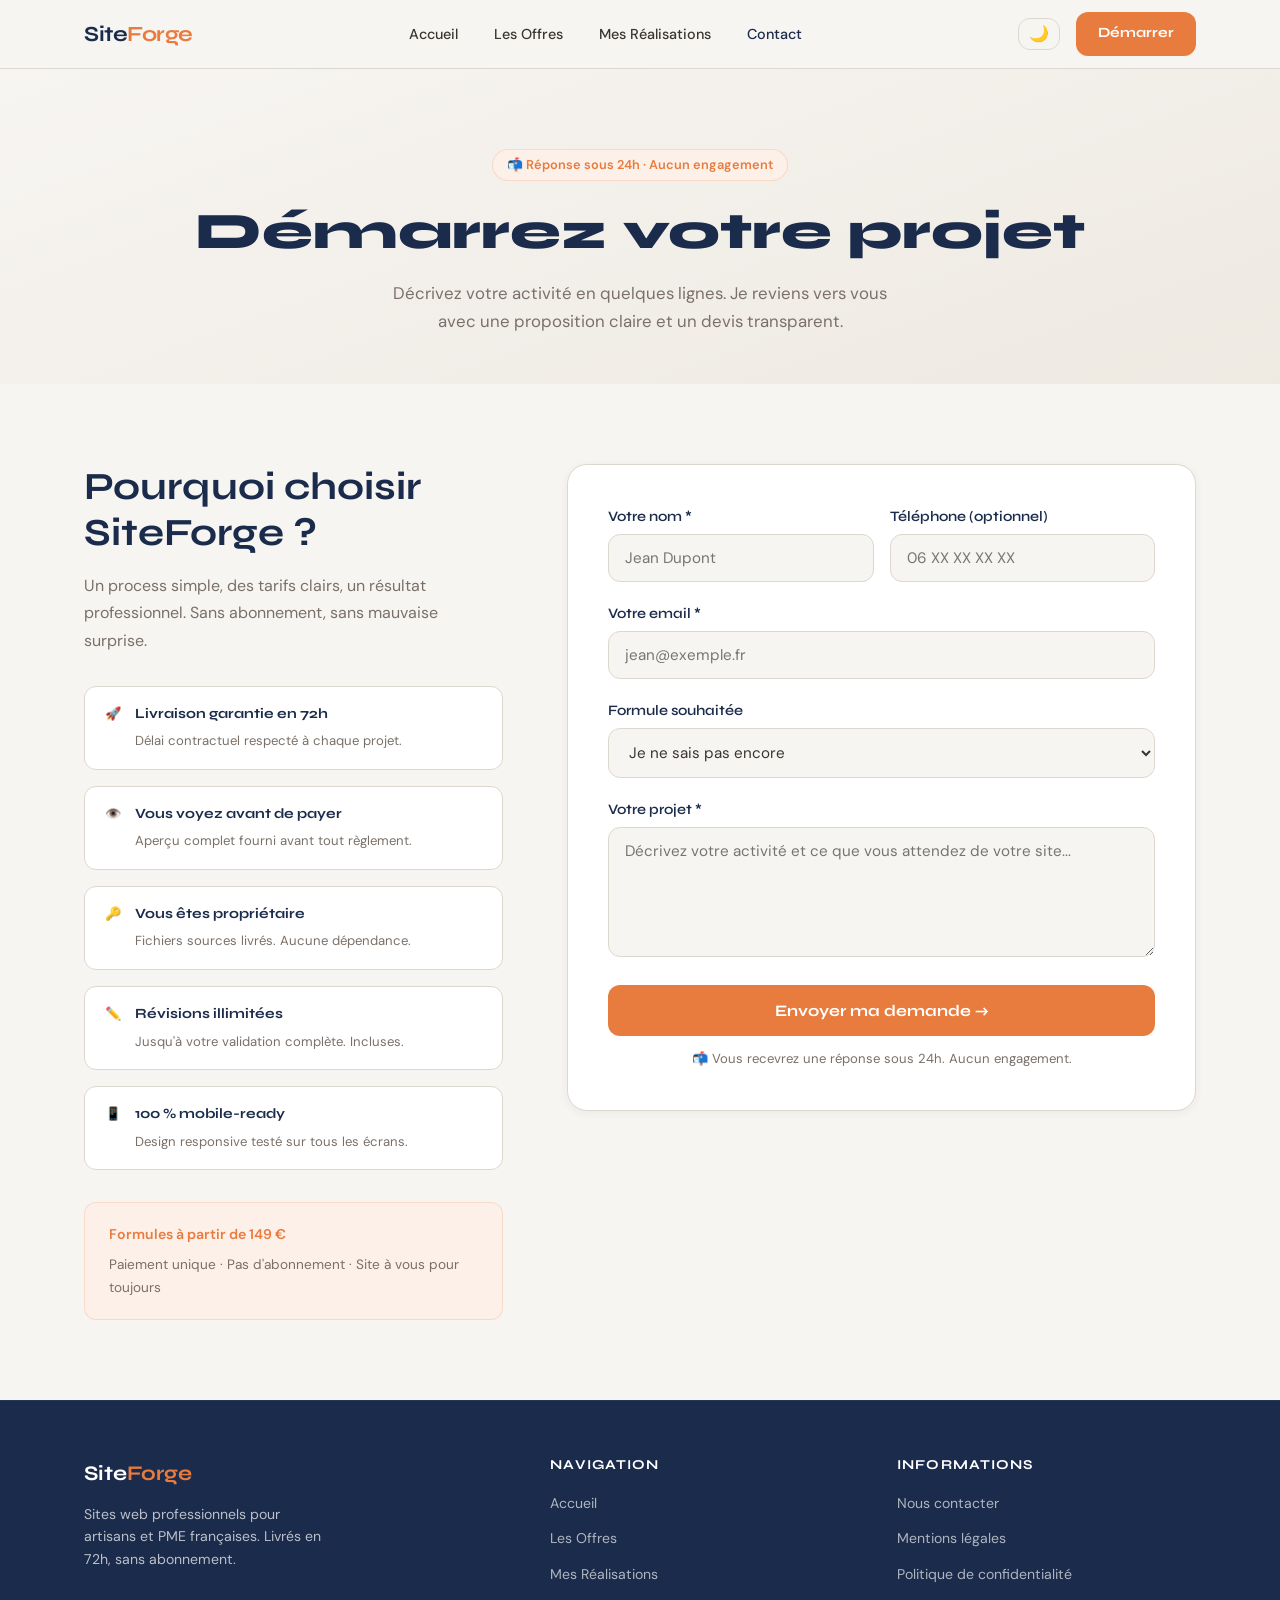
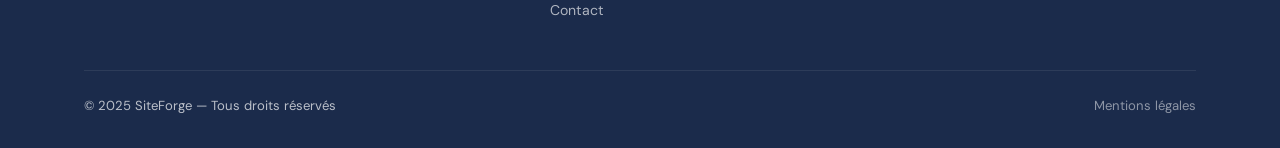
==== commit a3f0f123: "Ajout options abonnement + mise en ligne + maintenance" ====
--- a/contact.html
+++ b/contact.html
@@ -1,239 +1,243 @@
 <!DOCTYPE html>
 <html lang="fr">
 <head>
+  <script>document.documentElement.setAttribute('data-theme',localStorage.getItem('siteforge-theme')||'light');</script>
   <meta charset="UTF-8" />
   <meta name="viewport" content="width=device-width, initial-scale=1.0" />
-  <title>Contact — SiteCraft</title>
-  <meta name="description" content="Contactez SiteCraft pour votre projet de site web. Réponse sous 24h. Ou remplissez le questionnaire pour recevoir une proposition directement." />
-  <link rel="canonical" href="https://sitecraft.fr/contact.html" />
   <meta name="robots" content="index, follow" />
-  <link rel="stylesheet" href="styles.css" />
-  <style>
-    /* ── Cursor : diamant → carré sur hover ── */
-    .cursor {
-      width: 26px;
-      height: 26px;
-      border: 2px solid var(--accent);
-      border-radius: 4px;
-      background: var(--accent-dim);
-      transform: translate(-50%, -50%) rotate(45deg);
-      transition: width .3s cubic-bezier(.16,1,.3,1),
-                  height .3s cubic-bezier(.16,1,.3,1),
-                  transform .3s cubic-bezier(.16,1,.3,1),
-                  box-shadow .3s;
-    }
-    .cursor.hover {
-      width: 46px;
-      height: 46px;
-      transform: translate(-50%, -50%) rotate(0deg);
-      box-shadow: 0 0 20px var(--accent-glow);
-    }
-    .cursor-dot {
-      width: 6px;
-      height: 6px;
-      background: var(--accent);
-      box-shadow: 0 0 8px var(--accent);
-    }
-
-    /* ── Page layout ── */
-    .contact-section {
-      padding: 140px 0 80px;
-    }
-    .contact-grid {
-      display: grid;
-      grid-template-columns: 1fr 1.4fr;
-      gap: 64px;
-      align-items: start;
-    }
-    .contact-info h1 {
-      margin-bottom: 20px;
-    }
-    .contact-info p {
-      color: var(--muted);
-      line-height: 1.7;
-      margin-bottom: 32px;
-    }
-    .contact-email-block {
-      display: inline-flex;
-      align-items: center;
-      gap: 10px;
-      padding: 14px 24px;
-      border: 1px solid rgba(200,245,66,.25);
-      border-radius: 10px;
-      background: var(--surface2);
-      font-weight: 600;
-      font-size: 1rem;
-      text-decoration: none;
-      color: var(--accent);
-      transition: border-color .2s, box-shadow .2s;
-    }
-    .contact-email-block:hover {
-      border-color: var(--accent);
-      box-shadow: 0 0 18px var(--accent-glow);
-    }
-    .contact-form {
-      background: var(--surface2);
-      border: 1px solid rgba(200,245,66,.12);
-      border-radius: 16px;
-      padding: 40px;
-    }
-    .form-row {
-      display: grid;
-      grid-template-columns: 1fr 1fr;
-      gap: 16px;
-    }
-    .form-group {
-      display: flex;
-      flex-direction: column;
-      gap: 6px;
-      margin-bottom: 20px;
-    }
-    .form-group label {
-      font-size: .85rem;
-      font-weight: 600;
-      color: var(--muted);
-      text-transform: uppercase;
-      letter-spacing: .04em;
-    }
-    .form-group input,
-    .form-group textarea {
-      width: 100%;
-      padding: 12px 16px;
-      background: var(--surface);
-      border: 1px solid rgba(200,245,66,.15);
-      border-radius: 8px;
-      color: var(--text);
-      font-family: inherit;
-      font-size: .95rem;
-      transition: border-color .2s, box-shadow .2s;
-      box-sizing: border-box;
-    }
-    .form-group input:focus,
-    .form-group textarea:focus {
-      outline: none;
-      border-color: var(--accent);
-      box-shadow: 0 0 0 3px var(--accent-dim);
-    }
-    .form-group textarea {
-      resize: vertical;
-      min-height: 130px;
-    }
-    .form-submit {
-      margin-top: 8px;
-    }
-    .form-secondary {
-      margin-top: 20px;
-      text-align: center;
-    }
-    @media (max-width: 768px) {
-      .contact-grid { grid-template-columns: 1fr; gap: 40px; }
-      .form-row { grid-template-columns: 1fr; }
-      .contact-form { padding: 24px; }
-    }
-  </style>
+  <title>Contact — SiteForge</title>
+  <meta name="description" content="Démarrez votre projet de site web avec SiteForge. Répondez en 2 minutes, recevez votre site en 72h. Aucun engagement." />
+  <meta name="author" content="SiteForge" />
+  <link rel="canonical" href="https://siteforge.fr/contact.html" />
+  <meta property="og:type" content="website" />
+  <meta property="og:url" content="https://siteforge.fr/contact.html" />
+  <meta property="og:title" content="Contact — SiteForge" />
+  <meta property="og:description" content="Démarrez votre projet de site web. Réponse sous 24h. Aucun engagement." />
+  <meta property="og:locale" content="fr_FR" />
+  <link rel="preconnect" href="https://fonts.googleapis.com" />
+  <link rel="preconnect" href="https://fonts.gstatic.com" crossorigin />
+  <link href="https://fonts.googleapis.com/css2?family=Syne:wght@600;700;800&family=DM+Sans:wght@300;400;500;600&display=swap" rel="stylesheet" />
+  <link rel="stylesheet" href="style.css" />
 </head>
 <body>
 
-<div class="cursor" id="cursor"></div>
-<div class="cursor-dot" id="cursorDot"></div>
-
-<nav class="navbar scrolled">
-  <div class="container">
-    <a href="index.html" class="navbar-logo">Site<span>Craft</span></a>
+<!-- ══════════════════════ MOBILE NAV ══════════════════════ -->
+<nav class="navbar-mobile" id="mobileNav" aria-label="Navigation mobile">
+  <button class="mobile-close" id="mobileClose" aria-label="Fermer le menu">✕</button>
+  <a href="index.html">Accueil</a>
+  <a href="index.html#offres">Les Offres</a>
+  <a href="realisations.html">Mes Réalisations</a>
+  <a href="contact.html">Contact</a>
+  <a href="contact.html" class="btn-accent" style="margin-top:8px;">Démarrer</a>
+</nav>
+
+<!-- ══════════════════════ NAVBAR ══════════════════════ -->
+<nav class="navbar" id="navbar" aria-label="Navigation principale">
+  <div class="container">
+    <a href="index.html" class="navbar-logo">Site<span>Forge</span></a>
     <ul class="navbar-links">
-      <li><a href="services.html">Services</a></li>
-      <li><a href="a-propos.html">À propos</a></li>
-      <li><a href="contact.html">Contact</a></li>
+      <li><a href="index.html">Accueil</a></li>
+      <li><a href="index.html#offres">Les Offres</a></li>
+      <li><a href="realisations.html">Mes Réalisations</a></li>
+      <li><a href="contact.html" class="active">Contact</a></li>
     </ul>
-    <div style="display:flex;align-items:center;gap:12px;">
-      <button class="theme-toggle" id="themeToggle" aria-label="Changer le thème">☀️</button>
-      <a href="questionnaire.html" class="btn btn-primary" style="padding:10px 20px;font-size:0.85rem;">Demander mon site</a>
-    </div>
+    <div class="navbar-cta">
+      <button class="theme-toggle" id="themeToggle" aria-label="Changer le thème">🌙</button>
+      <a href="questionnaire.html" class="btn-accent" style="padding:10px 22px;font-size:0.88rem;">Démarrer</a>
+    </div>
+    <button class="navbar-hamburger" id="hamburger" aria-label="Ouvrir le menu" aria-expanded="false">
+      <span></span><span></span><span></span>
+    </button>
   </div>
 </nav>
 
-<main>
-  <section class="contact-section">
-    <div class="container">
-      <div class="contact-grid">
-
-        <!-- Colonne gauche : infos -->
-        <div class="contact-info fade-up">
-          <p class="section-label">Contact</p>
-          <h1>Parlons de votre site web</h1>
-          <p>
-            Pas de jargon, pas de devis interminable. Décrivez votre projet en quelques mots — je reviens vers vous sous 24h avec une proposition claire.
-          </p>
-          <a href="mailto:contact@sitecraft.fr" class="contact-email-block">
-            ✉ contact@sitecraft.fr
-          </a>
+<!-- ══════════════════════ HERO PAGE ══════════════════════ -->
+<div class="page-hero" style="padding-bottom:48px;">
+  <div class="container">
+    <div class="badge-pill">📬 Réponse sous 24h · Aucun engagement</div>
+    <h1>Démarrez votre projet</h1>
+    <p>Décrivez votre activité en quelques lignes. Je reviens vers vous avec une proposition claire et un devis transparent.</p>
+  </div>
+</div>
+
+<!-- ══════════════════════ CONTACT SECTION ══════════════════════ -->
+<section class="contact-section">
+  <div class="container">
+    <div class="contact-layout">
+
+      <!-- Colonne info -->
+      <div class="contact-info">
+        <h2 style="margin-bottom:16px;">Pourquoi choisir SiteForge&nbsp;?</h2>
+        <p>Un process simple, des tarifs clairs, un résultat professionnel. Sans abonnement, sans mauvaise surprise.</p>
+
+        <div class="contact-perks">
+          <div class="contact-perk">
+            <span class="contact-perk-icon" aria-hidden="true">🚀</span>
+            <div>
+              <strong>Livraison garantie en 72h</strong>
+              <span>Délai contractuel respecté à chaque projet.</span>
+            </div>
+          </div>
+          <div class="contact-perk">
+            <span class="contact-perk-icon" aria-hidden="true">👁️</span>
+            <div>
+              <strong>Vous voyez avant de payer</strong>
+              <span>Aperçu complet fourni avant tout règlement.</span>
+            </div>
+          </div>
+          <div class="contact-perk">
+            <span class="contact-perk-icon" aria-hidden="true">🔑</span>
+            <div>
+              <strong>Vous êtes propriétaire</strong>
+              <span>Fichiers sources livrés. Aucune dépendance.</span>
+            </div>
+          </div>
+          <div class="contact-perk">
+            <span class="contact-perk-icon" aria-hidden="true">✏️</span>
+            <div>
+              <strong>Révisions illimitées</strong>
+              <span>Jusqu'à votre validation complète. Incluses.</span>
+            </div>
+          </div>
+          <div class="contact-perk">
+            <span class="contact-perk-icon" aria-hidden="true">📱</span>
+            <div>
+              <strong>100&nbsp;% mobile-ready</strong>
+              <span>Design responsive testé sur tous les écrans.</span>
+            </div>
+          </div>
         </div>
 
-        <!-- Colonne droite : formulaire -->
-        <div class="contact-form fade-up" data-delay="150">
-          <form action="#" method="POST">
-            <div class="form-row">
-              <div class="form-group">
-                <label for="nom">Nom <span style="color:var(--accent)">*</span></label>
-                <input type="text" id="nom" name="nom" placeholder="Jean Dupont" required />
-              </div>
-              <div class="form-group">
-                <label for="email">Email <span style="color:var(--accent)">*</span></label>
-                <input type="email" id="email" name="email" placeholder="jean@exemple.fr" required />
-              </div>
-            </div>
+        <div style="margin-top:32px;padding:20px 24px;background:var(--accent-soft);border-radius:var(--radius);border:1px solid rgba(232,124,62,0.2);">
+          <p style="font-size:0.88rem;color:var(--accent);font-weight:600;margin-bottom:6px;">Formules à partir de 149&nbsp;€</p>
+          <p style="font-size:0.85rem;color:var(--text-muted);margin:0;">Paiement unique · Pas d'abonnement · Site à vous pour toujours</p>
+        </div>
+      </div>
+
+      <!-- Formulaire -->
+      <div>
+        <form action="https://formsubmit.co/ptiorkin@hotmail.fr" method="POST" class="contact-form" novalidate>
+          <!-- Anti-spam honeypot -->
+          <input type="text" name="_honey" style="display:none" tabindex="-1" autocomplete="off">
+          <!-- Désactiver le captcha FormSubmit -->
+          <input type="hidden" name="_captcha" value="false">
+          <!-- Page de redirection après envoi -->
+          <input type="hidden" name="_next" value="https://siteforge.fr/merci.html">
+          <!-- Sujet de l'email -->
+          <input type="hidden" name="_subject" value="Nouveau message SiteForge">
+
+          <div class="form-row">
             <div class="form-group">
-              <label for="activite">Votre activité</label>
-              <input type="text" id="activite" name="activite" placeholder="Ex : plombier, coach, fleuriste…" />
+              <label for="name">Votre nom *</label>
+              <input type="text" id="name" name="name" required placeholder="Jean Dupont" autocomplete="name">
             </div>
             <div class="form-group">
-              <label for="message">Message <span style="color:var(--accent)">*</span></label>
-              <textarea id="message" name="message" placeholder="Décrivez votre projet en quelques lignes…" required></textarea>
-            </div>
-            <div class="form-submit">
-              <button type="submit" class="btn btn-primary btn-lg" style="width:100%;">Envoyer ma demande</button>
-            </div>
-          </form>
-          <div class="form-secondary">
-            <p style="color:var(--muted);font-size:.875rem;margin-bottom:12px;">Vous préférez tout détailler d'un coup ?</p>
-            <a href="questionnaire.html" class="btn btn-outline">Remplir le questionnaire complet →</a>
-          </div>
-        </div>
-
-      </div>
-    </div>
-  </section>
-</main>
-
-<footer>
-  <div class="container">
-    <div class="footer-inner">
-      <div class="footer-logo">Site<span>Craft</span></div>
-      <ul class="footer-links">
-        <li><a href="mentions-legales.html">Mentions légales</a></li>
-        <li><a href="politique-confidentialite.html">Confidentialité</a></li>
-      </ul>
-      <p class="footer-copy">© 2025 SiteCraft.</p>
+              <label for="phone">Téléphone (optionnel)</label>
+              <input type="tel" id="phone" name="phone" placeholder="06 XX XX XX XX" autocomplete="tel">
+            </div>
+          </div>
+
+          <div class="form-group">
+            <label for="email">Votre email *</label>
+            <input type="email" id="email" name="email" required placeholder="jean@exemple.fr" autocomplete="email">
+          </div>
+
+          <div class="form-group">
+            <label for="service">Formule souhaitée</label>
+            <select id="service" name="service">
+              <option value="">Je ne sais pas encore</option>
+              <option value="essentiel">Essentiel — 149 €</option>
+              <option value="professionnel">Professionnel — 249 €</option>
+              <option value="premium">Premium — 399 €</option>
+            </select>
+          </div>
+
+          <div class="form-group">
+            <label for="message">Votre projet *</label>
+            <textarea id="message" name="message" required rows="5"
+              placeholder="Décrivez votre activité et ce que vous attendez de votre site..."></textarea>
+          </div>
+
+          <button type="submit" class="btn-accent btn-full">
+            Envoyer ma demande →
+          </button>
+
+          <p class="form-note">📬 Vous recevrez une réponse sous 24h. Aucun engagement.</p>
+        </form>
+      </div>
+
+    </div>
+  </div>
+</section>
+
+<!-- ══════════════════════ FOOTER ══════════════════════ -->
+<footer class="footer" aria-label="Pied de page">
+  <div class="container">
+    <div class="footer-grid">
+      <div>
+        <a href="index.html" class="footer-logo">Site<span>Forge</span></a>
+        <p class="footer-tagline">Sites web professionnels pour artisans et PME françaises. Livrés en 72h, sans abonnement.</p>
+      </div>
+      <div class="footer-col">
+        <h4>Navigation</h4>
+        <ul>
+          <li><a href="index.html">Accueil</a></li>
+          <li><a href="index.html#offres">Les Offres</a></li>
+          <li><a href="realisations.html">Mes Réalisations</a></li>
+          <li><a href="contact.html">Contact</a></li>
+        </ul>
+      </div>
+      <div class="footer-col">
+        <h4>Informations</h4>
+        <ul>
+          <li><a href="contact.html">Nous contacter</a></li>
+          <li><a href="mentions-legales.html">Mentions légales</a></li>
+          <li><a href="politique-confidentialite.html">Politique de confidentialité</a></li>
+        </ul>
+      </div>
+    </div>
+    <div class="footer-bottom">
+      <span>© 2025 SiteForge — Tous droits réservés</span>
+      <a href="mentions-legales.html">Mentions légales</a>
     </div>
   </div>
 </footer>
 
 <script>
-const cursor=document.getElementById('cursor');
-const cursorDot=document.getElementById('cursorDot');
-let mouseX=0,mouseY=0,curX=0,curY=0;
-document.addEventListener('mousemove',e=>{mouseX=e.clientX;mouseY=e.clientY;cursorDot.style.left=mouseX+'px';cursorDot.style.top=mouseY+'px';});
-function ac(){curX+=(mouseX-curX)*0.12;curY+=(mouseY-curY)*0.12;cursor.style.left=curX+'px';cursor.style.top=curY+'px';requestAnimationFrame(ac);}ac();
-document.querySelectorAll('a,button,input,textarea,label').forEach(el=>{
-  el.addEventListener('mouseenter',()=>cursor.classList.add('hover'));
-  el.addEventListener('mouseleave',()=>cursor.classList.remove('hover'));
-});
-const themeToggle=document.getElementById('themeToggle');
-const html=document.documentElement;
-const savedTheme=localStorage.getItem('theme')||'dark';
-html.setAttribute('data-theme',savedTheme);
-if(themeToggle){themeToggle.textContent=savedTheme==='light'?'🌙':'☀️';themeToggle.addEventListener('click',()=>{const c=html.getAttribute('data-theme');const n=c==='dark'?'light':'dark';html.setAttribute('data-theme',n);localStorage.setItem('theme',n);themeToggle.textContent=n==='light'?'🌙':'☀️';});}
-document.querySelectorAll('.fade-up').forEach(el=>{el.style.opacity='0';el.style.transform='translateY(30px)';setTimeout(()=>{el.style.transition='opacity 0.7s ease, transform 0.7s ease';el.style.opacity='1';el.style.transform='translateY(0)';},(parseInt(el.dataset.delay)||0));});
+  const hamburger = document.getElementById('hamburger');
+  const mobileNav = document.getElementById('mobileNav');
+  const mobileClose = document.getElementById('mobileClose');
+
+  hamburger.addEventListener('click', () => {
+    mobileNav.classList.add('open');
+    hamburger.setAttribute('aria-expanded', 'true');
+  });
+
+  mobileClose.addEventListener('click', () => {
+    mobileNav.classList.remove('open');
+    hamburger.setAttribute('aria-expanded', 'false');
+  });
+
+  mobileNav.addEventListener('click', (e) => {
+    if (e.target === mobileNav) {
+      mobileNav.classList.remove('open');
+      hamburger.setAttribute('aria-expanded', 'false');
+    }
+  });
+
+  const themeToggle = document.getElementById('themeToggle');
+  const html = document.documentElement;
+  const applyTheme = (t) => {
+    html.setAttribute('data-theme', t);
+    localStorage.setItem('siteforge-theme', t);
+    themeToggle.textContent = t === 'dark' ? '☀️' : '🌙';
+    themeToggle.setAttribute('aria-label', t === 'dark' ? 'Passer en mode clair' : 'Passer en mode sombre');
+  };
+  applyTheme(localStorage.getItem('siteforge-theme') || 'light');
+  themeToggle.addEventListener('click', () => {
+    applyTheme(html.getAttribute('data-theme') === 'dark' ? 'light' : 'dark');
+  });
 </script>
+
 </body>
 </html>
--- a/style.css
+++ b/style.css
@@ -0,0 +1,1616 @@
+/* ═══════════════════════════════════════════════
+   SITEFORGE — GLOBAL STYLESHEET
+   ═══════════════════════════════════════════════ */
+
+/* ── Google Fonts sont importées dans le HTML ── */
+
+/* ══════════════════════════════════════════
+   DARK THEME
+══════════════════════════════════════════ */
+[data-theme="dark"] {
+  --bg:           #0F1117;
+  --bg-alt:       #171B26;
+  --surface:      #1C2030;
+  --navy:         #E8EDF5;
+  --navy-light:   #B8C7E0;
+  --accent:       #E87C3E;
+  --accent-hover: #F08C50;
+  --accent-soft:  rgba(232,124,62,0.13);
+  --text:         #CEC9C2;
+  --text-muted:   #7A8BA8;
+  --border:       #2A3148;
+  --success:      #4CAF7D;
+  --shadow-sm:    0 2px 8px rgba(0,0,0,0.25);
+  --shadow-md:    0 6px 24px rgba(0,0,0,0.35);
+  --shadow-lg:    0 16px 48px rgba(0,0,0,0.45);
+}
+
+/* ── CSS VARIABLES ── */
+:root {
+  --bg:           #F7F5F2;
+  --bg-alt:       #EEE9E1;
+  --surface:      #FFFFFF;
+  --navy:         #1B2B4B;
+  --navy-light:   #2E4270;
+  --accent:       #E87C3E;
+  --accent-hover: #D06830;
+  --accent-soft:  #FDF0E8;
+  --text:         #3A3530;
+  --text-muted:   #7A7068;
+  --border:       #DDD8CF;
+  --success:      #2E7D52;
+  --radius:       12px;
+  --radius-lg:    20px;
+  --shadow-sm:    0 2px 8px rgba(27,43,75,0.06);
+  --shadow-md:    0 6px 24px rgba(27,43,75,0.10);
+  --shadow-lg:    0 16px 48px rgba(27,43,75,0.14);
+  --transition:   0.22s cubic-bezier(0.4,0,0.2,1);
+}
+
+/* ── RESET ── */
+*, *::before, *::after {
+  box-sizing: border-box;
+  margin: 0;
+  padding: 0;
+}
+
+html {
+  scroll-behavior: smooth;
+}
+
+body {
+  font-family: 'DM Sans', sans-serif;
+  background: var(--bg);
+  color: var(--text);
+  line-height: 1.6;
+  cursor: default;
+  -webkit-font-smoothing: antialiased;
+  -moz-osx-font-smoothing: grayscale;
+}
+
+img {
+  max-width: 100%;
+  height: auto;
+  display: block;
+}
+
+a {
+  color: inherit;
+  text-decoration: none;
+}
+
+ul {
+  list-style: none;
+}
+
+/* ── TYPOGRAPHIE ── */
+h1, h2, h3, h4 {
+  font-family: 'Syne', sans-serif;
+  color: var(--navy);
+  line-height: 1.2;
+}
+
+h1 { font-size: clamp(2rem, 5vw, 3.2rem); font-weight: 800; }
+h2 { font-size: clamp(1.5rem, 3.5vw, 2.4rem); font-weight: 700; }
+h3 { font-size: 1.2rem; font-weight: 700; }
+p  { line-height: 1.7; }
+
+/* ── CONTAINER ── */
+.container {
+  max-width: 1160px;
+  margin: 0 auto;
+  padding: 0 24px;
+}
+
+/* ── SECTIONS ── */
+section {
+  padding: 80px 0;
+}
+
+.section-title {
+  text-align: center;
+  margin-bottom: 12px;
+}
+
+.section-sub {
+  text-align: center;
+  color: var(--text-muted);
+  margin-bottom: 48px;
+  max-width: 540px;
+  margin-left: auto;
+  margin-right: auto;
+  font-size: 1.05rem;
+}
+
+/* ── BOUTONS ── */
+.btn-accent {
+  display: inline-block;
+  background: var(--accent);
+  color: #fff;
+  padding: 14px 28px;
+  border-radius: var(--radius);
+  font-family: 'Syne', sans-serif;
+  font-weight: 700;
+  font-size: 0.95rem;
+  text-decoration: none;
+  border: none;
+  cursor: pointer;
+  transition: background var(--transition), transform var(--transition), box-shadow var(--transition);
+  white-space: nowrap;
+}
+
+.btn-accent:hover {
+  background: var(--accent-hover);
+  transform: translateY(-2px);
+  box-shadow: 0 8px 20px rgba(232,124,62,0.3);
+}
+
+.btn-outline-white {
+  display: inline-block;
+  border: 2px solid rgba(255,255,255,0.4);
+  color: #fff;
+  background: transparent;
+  padding: 14px 28px;
+  border-radius: var(--radius);
+  font-family: 'Syne', sans-serif;
+  font-weight: 600;
+  font-size: 0.95rem;
+  text-decoration: none;
+  cursor: pointer;
+  transition: all var(--transition);
+  white-space: nowrap;
+}
+
+.btn-outline-white:hover {
+  background: rgba(255,255,255,0.1);
+  border-color: #fff;
+}
+
+.btn-full {
+  width: 100%;
+  padding: 16px;
+  font-size: 1rem;
+  text-align: center;
+}
+
+/* ── BADGE PILL ── */
+.badge-pill {
+  display: inline-flex;
+  align-items: center;
+  gap: 6px;
+  background: var(--accent-soft);
+  color: var(--accent);
+  border: 1px solid rgba(232,124,62,0.2);
+  border-radius: 99px;
+  padding: 5px 14px;
+  font-size: 0.8rem;
+  font-weight: 600;
+  margin-bottom: 20px;
+}
+
+/* ── UTILITAIRES ── */
+.text-accent { color: var(--accent); }
+.text-muted  { color: var(--text-muted); }
+.text-center { text-align: center; }
+
+/* ══════════════════════════════════════════
+   THEME TOGGLE
+══════════════════════════════════════════ */
+.theme-toggle {
+  background: none;
+  border: 1.5px solid var(--border);
+  border-radius: var(--radius);
+  padding: 7px 10px;
+  cursor: pointer;
+  font-size: 1rem;
+  color: var(--text-muted);
+  transition: all var(--transition);
+  line-height: 1;
+  display: flex;
+  align-items: center;
+  justify-content: center;
+}
+
+.theme-toggle:hover {
+  border-color: var(--accent);
+  color: var(--accent);
+  background: var(--accent-soft);
+}
+
+/* ══════════════════════════════════════════
+   NAVBAR
+══════════════════════════════════════════ */
+.navbar {
+  position: sticky;
+  top: 0;
+  z-index: 100;
+  background: rgba(247,245,242,0.9);
+  backdrop-filter: blur(12px);
+  -webkit-backdrop-filter: blur(12px);
+  border-bottom: 1px solid var(--border);
+  padding: 0;
+}
+
+.navbar .container {
+  display: flex;
+  align-items: center;
+  justify-content: space-between;
+  height: 68px;
+}
+
+.navbar-logo {
+  font-family: 'Syne', sans-serif;
+  font-weight: 700;
+  font-size: 1.35rem;
+  color: var(--navy);
+  text-decoration: none;
+  letter-spacing: -0.5px;
+}
+
+.navbar-logo span {
+  color: var(--accent);
+}
+
+.navbar-links {
+  display: flex;
+  align-items: center;
+  gap: 36px;
+}
+
+.navbar-links a {
+  font-size: 0.9rem;
+  font-weight: 500;
+  color: var(--text);
+  text-decoration: none;
+  transition: color var(--transition);
+}
+
+.navbar-links a:hover,
+.navbar-links a.active {
+  color: var(--navy);
+}
+
+.navbar-cta {
+  display: flex;
+  align-items: center;
+  gap: 16px;
+}
+
+.navbar-hamburger {
+  display: none;
+  flex-direction: column;
+  gap: 5px;
+  background: none;
+  border: none;
+  cursor: pointer;
+  padding: 4px;
+}
+
+.navbar-hamburger span {
+  display: block;
+  width: 24px;
+  height: 2px;
+  background: var(--navy);
+  border-radius: 2px;
+  transition: all var(--transition);
+}
+
+/* Mobile nav overlay */
+.navbar-mobile {
+  display: none;
+  position: fixed;
+  inset: 0;
+  background: var(--surface);
+  z-index: 200;
+  flex-direction: column;
+  align-items: center;
+  justify-content: center;
+  gap: 28px;
+  padding: 40px 24px;
+}
+
+.navbar-mobile.open {
+  display: flex;
+}
+
+.navbar-mobile a {
+  font-family: 'Syne', sans-serif;
+  font-size: 1.4rem;
+  font-weight: 700;
+  color: var(--navy);
+  text-decoration: none;
+}
+
+.mobile-close {
+  position: absolute;
+  top: 24px;
+  right: 24px;
+  background: none;
+  border: none;
+  font-size: 1.4rem;
+  cursor: pointer;
+  color: var(--text-muted);
+}
+
+@media (max-width: 768px) {
+  .navbar-links,
+  .navbar-cta {
+    display: none;
+  }
+  .navbar-hamburger {
+    display: flex;
+  }
+}
+
+/* ══════════════════════════════════════════
+   HERO
+══════════════════════════════════════════ */
+.hero {
+  position: relative;
+  background: linear-gradient(160deg, #F7F5F2 0%, #EEE9E1 100%);
+  padding: 100px 0 80px;
+  overflow: hidden;
+  text-align: center;
+}
+
+.hero-blob {
+  position: absolute;
+  top: -60px;
+  right: -80px;
+  width: 520px;
+  height: 520px;
+  opacity: 0.5;
+  pointer-events: none;
+}
+
+.hero-content {
+  position: relative;
+  z-index: 1;
+  max-width: 760px;
+  margin: 0 auto;
+}
+
+.hero h1 {
+  margin-bottom: 20px;
+}
+
+.hero-subtitle {
+  font-size: 1.1rem;
+  color: var(--text-muted);
+  max-width: 520px;
+  margin: 0 auto 36px;
+}
+
+.hero-cta-row {
+  display: flex;
+  align-items: center;
+  justify-content: center;
+  gap: 24px;
+  flex-wrap: wrap;
+  margin-bottom: 0;
+}
+
+.hero-link {
+  color: var(--navy-light);
+  font-weight: 600;
+  text-decoration: none;
+  border-bottom: 2px solid var(--accent);
+  padding-bottom: 2px;
+  transition: color var(--transition);
+  font-size: 0.95rem;
+}
+
+.hero-link:hover {
+  color: var(--accent);
+}
+
+/* ══════════════════════════════════════════
+   TRUST BADGES
+══════════════════════════════════════════ */
+.trust-section {
+  background: var(--bg-alt);
+  border-top: 1px solid var(--border);
+  border-bottom: 1px solid var(--border);
+  padding: 0;
+}
+
+.trust-grid {
+  display: grid;
+  grid-template-columns: repeat(4, 1fr);
+  gap: 0;
+}
+
+.trust-badge {
+  display: flex;
+  align-items: center;
+  gap: 12px;
+  padding: 28px 24px;
+  border-right: 1px solid var(--border);
+}
+
+.trust-badge:last-child {
+  border-right: none;
+}
+
+.trust-icon {
+  font-size: 1.6rem;
+  flex-shrink: 0;
+}
+
+.trust-badge strong {
+  display: block;
+  font-family: 'Syne', sans-serif;
+  font-size: 0.92rem;
+  color: var(--navy);
+  font-weight: 700;
+}
+
+.trust-badge span {
+  font-size: 0.82rem;
+  color: var(--text-muted);
+}
+
+@media (max-width: 768px) {
+  .trust-grid {
+    grid-template-columns: repeat(2, 1fr);
+  }
+  .trust-badge:nth-child(2) {
+    border-right: none;
+  }
+  .trust-badge:nth-child(3),
+  .trust-badge:nth-child(4) {
+    border-top: 1px solid var(--border);
+  }
+  .trust-badge:nth-child(4) {
+    border-right: none;
+  }
+}
+
+@media (max-width: 480px) {
+  .trust-grid {
+    grid-template-columns: 1fr;
+  }
+  .trust-badge {
+    border-right: none;
+    border-top: 1px solid var(--border);
+  }
+  .trust-badge:first-child {
+    border-top: none;
+  }
+}
+
+/* ══════════════════════════════════════════
+   OFFRES / PRICING
+══════════════════════════════════════════ */
+.pricing-grid {
+  display: flex;
+  gap: 24px;
+  justify-content: center;
+  align-items: flex-start;
+  flex-wrap: wrap;
+}
+
+.pricing-card {
+  background: var(--surface);
+  border: 1px solid var(--border);
+  border-radius: var(--radius-lg);
+  padding: 36px 32px;
+  flex: 1;
+  min-width: 280px;
+  max-width: 340px;
+  box-shadow: var(--shadow-sm);
+  position: relative;
+  transition: box-shadow var(--transition), transform var(--transition);
+}
+
+.pricing-card:hover {
+  box-shadow: var(--shadow-md);
+}
+
+.pricing-card--popular {
+  border: 2px solid var(--accent);
+  transform: scale(1.03);
+  box-shadow: var(--shadow-md);
+}
+
+.pricing-card--popular:hover {
+  box-shadow: var(--shadow-lg);
+}
+
+.pricing-popular-badge {
+  position: absolute;
+  top: -14px;
+  left: 50%;
+  transform: translateX(-50%);
+  background: var(--accent);
+  color: #fff;
+  font-family: 'Syne', sans-serif;
+  font-size: 0.75rem;
+  font-weight: 700;
+  padding: 4px 16px;
+  border-radius: 99px;
+  white-space: nowrap;
+}
+
+.pricing-name {
+  font-family: 'Syne', sans-serif;
+  font-size: 0.8rem;
+  font-weight: 700;
+  color: var(--text-muted);
+  letter-spacing: 0.1em;
+  text-transform: uppercase;
+  margin-bottom: 12px;
+}
+
+.pricing-price {
+  font-family: 'Syne', sans-serif;
+  font-size: 2.6rem;
+  font-weight: 800;
+  color: var(--navy);
+  line-height: 1;
+  margin-bottom: 4px;
+}
+
+.pricing-price sup {
+  font-size: 1.2rem;
+  vertical-align: top;
+  margin-top: 6px;
+  display: inline-block;
+}
+
+.pricing-term {
+  font-size: 0.82rem;
+  color: var(--text-muted);
+  margin-bottom: 28px;
+}
+
+.pricing-features {
+  list-style: none;
+  margin-bottom: 32px;
+}
+
+.pricing-features li {
+  display: flex;
+  align-items: flex-start;
+  gap: 10px;
+  font-size: 0.9rem;
+  color: var(--text);
+  padding: 6px 0;
+  border-bottom: 1px solid var(--border);
+}
+
+.pricing-features li:last-child {
+  border-bottom: none;
+}
+
+.pricing-features li::before {
+  content: '✓';
+  color: var(--success);
+  font-weight: 700;
+  flex-shrink: 0;
+  margin-top: 1px;
+}
+
+@media (max-width: 768px) {
+  .pricing-card--popular {
+    transform: scale(1);
+  }
+  .pricing-grid {
+    flex-direction: column;
+    align-items: center;
+  }
+  .pricing-card {
+    max-width: 100%;
+    width: 100%;
+  }
+}
+
+/* ══════════════════════════════════════════
+   PROCESS / COMMENT ÇA MARCHE
+══════════════════════════════════════════ */
+.process-grid {
+  display: grid;
+  grid-template-columns: repeat(3, 1fr);
+  gap: 32px;
+  margin-top: 48px;
+}
+
+.process-step {
+  text-align: center;
+  padding: 32px 24px;
+  background: var(--surface);
+  border-radius: var(--radius-lg);
+  border: 1px solid var(--border);
+  position: relative;
+}
+
+.process-num {
+  display: inline-flex;
+  align-items: center;
+  justify-content: center;
+  width: 52px;
+  height: 52px;
+  border-radius: 50%;
+  background: var(--accent-soft);
+  color: var(--accent);
+  font-family: 'Syne', sans-serif;
+  font-size: 1.3rem;
+  font-weight: 800;
+  margin-bottom: 16px;
+}
+
+.process-icon {
+  font-size: 2rem;
+  margin-bottom: 12px;
+  display: block;
+}
+
+.process-step h3 {
+  margin-bottom: 8px;
+  font-size: 1.05rem;
+}
+
+.process-step p {
+  font-size: 0.88rem;
+  color: var(--text-muted);
+}
+
+@media (max-width: 768px) {
+  .process-grid {
+    grid-template-columns: 1fr;
+    max-width: 480px;
+    margin-left: auto;
+    margin-right: auto;
+  }
+}
+
+/* ══════════════════════════════════════════
+   FAQ
+══════════════════════════════════════════ */
+.faq-list {
+  max-width: 720px;
+  margin: 0 auto;
+}
+
+.faq-item {
+  border: 1px solid var(--border);
+  border-radius: var(--radius);
+  margin-bottom: 8px;
+  overflow: hidden;
+  background: var(--surface);
+}
+
+.faq-question {
+  padding: 18px 24px;
+  cursor: pointer;
+  display: flex;
+  justify-content: space-between;
+  align-items: center;
+  font-weight: 600;
+  color: var(--navy);
+  background: var(--surface);
+  font-family: 'Syne', sans-serif;
+  font-size: 0.95rem;
+  user-select: none;
+  transition: background var(--transition);
+}
+
+.faq-question:hover {
+  background: var(--bg);
+}
+
+.faq-answer {
+  max-height: 0;
+  overflow: hidden;
+  transition: max-height 0.35s ease, padding 0.35s ease;
+  padding: 0 24px;
+  color: var(--text);
+  line-height: 1.7;
+  font-size: 0.92rem;
+}
+
+.faq-item.open .faq-answer {
+  max-height: 300px;
+  padding: 0 24px 20px;
+}
+
+.faq-icon {
+  transition: transform 0.3s ease;
+  font-size: 1.2rem;
+  color: var(--accent);
+  flex-shrink: 0;
+}
+
+.faq-item.open .faq-icon {
+  transform: rotate(45deg);
+}
+
+/* ══════════════════════════════════════════
+   CTA FINAL
+══════════════════════════════════════════ */
+.cta-final {
+  background: var(--navy);
+  color: #fff;
+  padding: 96px 24px;
+  text-align: center;
+  position: relative;
+  overflow: hidden;
+}
+
+.cta-final::before {
+  content: '';
+  position: absolute;
+  inset: 0;
+  background-image: radial-gradient(circle, rgba(255,255,255,0.04) 1px, transparent 1px);
+  background-size: 28px 28px;
+  pointer-events: none;
+}
+
+.cta-final .badge-pill {
+  background: rgba(232,124,62,0.15);
+  color: rgba(255,255,255,0.9);
+  border-color: rgba(232,124,62,0.3);
+}
+
+.cta-final h2 {
+  color: #fff;
+  font-size: clamp(1.8rem, 4vw, 2.6rem);
+  margin-bottom: 16px;
+}
+
+.cta-final .sub {
+  color: rgba(255,255,255,0.7);
+  font-size: 1.05rem;
+  margin-bottom: 0;
+}
+
+.cta-guarantees {
+  display: flex;
+  flex-wrap: wrap;
+  justify-content: center;
+  gap: 16px 32px;
+  margin: 28px 0 36px;
+}
+
+.cta-guarantee {
+  font-size: 0.88rem;
+  color: rgba(255,255,255,0.8);
+  display: flex;
+  align-items: center;
+  gap: 6px;
+}
+
+.cta-guarantee::before {
+  content: '✓';
+  color: #7ee8a2;
+  font-weight: 700;
+}
+
+.cta-btn-row {
+  display: flex;
+  align-items: center;
+  justify-content: center;
+  gap: 16px;
+  flex-wrap: wrap;
+  margin-bottom: 28px;
+}
+
+.cta-link-up {
+  font-size: 0.85rem;
+  color: rgba(255,255,255,0.5);
+  text-decoration: none;
+  transition: color var(--transition);
+}
+
+.cta-link-up:hover {
+  color: rgba(255,255,255,0.9);
+}
+
+/* ══════════════════════════════════════════
+   FOOTER
+══════════════════════════════════════════ */
+.footer {
+  background: var(--navy);
+  color: rgba(255,255,255,0.7);
+  padding: 56px 0 32px;
+  border-top: 1px solid rgba(255,255,255,0.06);
+}
+
+.footer-grid {
+  display: grid;
+  grid-template-columns: 1.4fr 1fr 1fr;
+  gap: 48px;
+  margin-bottom: 48px;
+}
+
+.footer-logo {
+  font-family: 'Syne', sans-serif;
+  font-weight: 700;
+  font-size: 1.3rem;
+  color: #fff;
+  text-decoration: none;
+  display: block;
+  margin-bottom: 12px;
+}
+
+.footer-logo span {
+  color: var(--accent);
+}
+
+.footer-tagline {
+  font-size: 0.88rem;
+  line-height: 1.6;
+  max-width: 240px;
+}
+
+.footer-col h4 {
+  font-family: 'Syne', sans-serif;
+  color: #fff;
+  font-size: 0.85rem;
+  font-weight: 700;
+  letter-spacing: 0.08em;
+  text-transform: uppercase;
+  margin-bottom: 16px;
+}
+
+.footer-col ul {
+  display: flex;
+  flex-direction: column;
+  gap: 10px;
+}
+
+.footer-col ul a {
+  font-size: 0.88rem;
+  color: rgba(255,255,255,0.65);
+  text-decoration: none;
+  transition: color var(--transition);
+}
+
+.footer-col ul a:hover {
+  color: #fff;
+}
+
+.footer-bottom {
+  border-top: 1px solid rgba(255,255,255,0.08);
+  padding-top: 24px;
+  display: flex;
+  align-items: center;
+  justify-content: space-between;
+  flex-wrap: wrap;
+  gap: 12px;
+  font-size: 0.82rem;
+}
+
+.footer-bottom a {
+  color: rgba(255,255,255,0.5);
+  text-decoration: none;
+  transition: color var(--transition);
+}
+
+.footer-bottom a:hover {
+  color: rgba(255,255,255,0.9);
+}
+
+@media (max-width: 768px) {
+  .footer-grid {
+    grid-template-columns: 1fr;
+    gap: 32px;
+  }
+}
+
+/* ══════════════════════════════════════════
+   PAGE RÉALISATIONS
+══════════════════════════════════════════ */
+.page-hero {
+  background: linear-gradient(160deg, #F7F5F2 0%, #EEE9E1 100%);
+  padding: 80px 0 64px;
+  text-align: center;
+}
+
+.page-hero h1 {
+  margin-bottom: 16px;
+}
+
+.page-hero p {
+  color: var(--text-muted);
+  font-size: 1.05rem;
+  max-width: 520px;
+  margin: 0 auto;
+}
+
+.realisations-grid {
+  display: grid;
+  grid-template-columns: repeat(auto-fill, minmax(340px, 1fr));
+  gap: 24px;
+}
+
+.realisation-card {
+  display: block;
+  text-decoration: none;
+  border-radius: var(--radius-lg);
+  overflow: hidden;
+  background: var(--surface);
+  border: 1px solid var(--border);
+  box-shadow: var(--shadow-sm);
+  transition: transform var(--transition), box-shadow var(--transition);
+}
+
+.realisation-card:hover {
+  transform: translateY(-6px);
+  box-shadow: var(--shadow-lg);
+}
+
+.card-preview {
+  position: relative;
+  height: 220px;
+  overflow: hidden;
+  background: var(--bg-alt);
+}
+
+.card-preview iframe {
+  width: 200%;
+  height: 200%;
+  transform: scale(0.5);
+  transform-origin: top left;
+  pointer-events: none;
+  border: none;
+}
+
+.card-overlay {
+  position: absolute;
+  inset: 0;
+  background: rgba(27,43,75,0.0);
+  display: flex;
+  align-items: center;
+  justify-content: center;
+  transition: background var(--transition);
+}
+
+.realisation-card:hover .card-overlay {
+  background: rgba(27,43,75,0.55);
+}
+
+.card-visit-btn {
+  color: #fff;
+  font-family: 'Syne', sans-serif;
+  font-weight: 700;
+  font-size: 1rem;
+  opacity: 0;
+  transition: opacity var(--transition);
+  background: var(--accent);
+  padding: 10px 22px;
+  border-radius: var(--radius);
+  pointer-events: none;
+}
+
+.realisation-card:hover .card-visit-btn {
+  opacity: 1;
+}
+
+.card-info {
+  padding: 20px 24px;
+}
+
+.card-info h3 {
+  font-family: 'Syne', sans-serif;
+  font-size: 1.1rem;
+  color: var(--navy);
+  margin: 0 0 6px;
+  font-weight: 700;
+}
+
+.card-info p {
+  font-size: 0.88rem;
+  color: var(--text-muted);
+  margin: 0 0 12px;
+}
+
+.card-tag {
+  display: inline-block;
+  background: var(--accent-soft);
+  color: var(--accent);
+  font-size: 0.75rem;
+  font-weight: 600;
+  padding: 3px 10px;
+  border-radius: 20px;
+}
+
+/* Carte CTA "Votre projet ?" */
+.realisation-card--cta {
+  border: 2px dashed var(--border);
+  box-shadow: none;
+  background: var(--bg-alt);
+}
+
+.realisation-card--cta:hover {
+  border-color: var(--accent);
+  background: var(--accent-soft);
+  box-shadow: var(--shadow-md);
+}
+
+.card-cta-inner {
+  display: flex;
+  flex-direction: column;
+  align-items: center;
+  justify-content: center;
+  text-align: center;
+  padding: 56px 32px;
+  gap: 12px;
+  min-height: 300px;
+}
+
+.card-cta-inner h3 {
+  font-family: 'Syne', sans-serif;
+  font-size: 1.3rem;
+  color: var(--navy);
+  margin: 0;
+}
+
+.card-cta-inner p {
+  font-size: 0.9rem;
+  color: var(--text-muted);
+  margin: 0;
+}
+
+/* ══════════════════════════════════════════
+   PAGE CONTACT
+══════════════════════════════════════════ */
+.contact-section {
+  padding: 80px 0;
+}
+
+.contact-layout {
+  display: grid;
+  grid-template-columns: 1fr 1.5fr;
+  gap: 64px;
+  align-items: start;
+}
+
+.contact-info h1 {
+  margin-bottom: 16px;
+}
+
+.contact-info p {
+  color: var(--text-muted);
+  margin-bottom: 32px;
+  font-size: 1rem;
+}
+
+.contact-perks {
+  display: flex;
+  flex-direction: column;
+  gap: 16px;
+}
+
+.contact-perk {
+  display: flex;
+  align-items: flex-start;
+  gap: 14px;
+  padding: 16px 20px;
+  background: var(--surface);
+  border: 1px solid var(--border);
+  border-radius: var(--radius);
+}
+
+.contact-perk-icon {
+  font-size: 1.4rem;
+  flex-shrink: 0;
+}
+
+.contact-perk strong {
+  display: block;
+  font-family: 'Syne', sans-serif;
+  font-size: 0.88rem;
+  color: var(--navy);
+  font-weight: 700;
+  margin-bottom: 2px;
+}
+
+.contact-perk span {
+  font-size: 0.82rem;
+  color: var(--text-muted);
+}
+
+.contact-form {
+  background: var(--surface);
+  border: 1px solid var(--border);
+  border-radius: var(--radius-lg);
+  padding: 40px;
+  box-shadow: var(--shadow-sm);
+}
+
+.form-group {
+  margin-bottom: 20px;
+}
+
+.form-group label {
+  display: block;
+  font-weight: 600;
+  color: var(--navy);
+  margin-bottom: 6px;
+  font-size: 0.9rem;
+  font-family: 'Syne', sans-serif;
+}
+
+.form-group input,
+.form-group select,
+.form-group textarea {
+  width: 100%;
+  padding: 13px 16px;
+  border: 1.5px solid var(--border);
+  border-radius: var(--radius);
+  background: var(--bg);
+  color: var(--text);
+  font-family: 'DM Sans', sans-serif;
+  font-size: 0.95rem;
+  transition: border-color var(--transition), box-shadow var(--transition);
+  box-sizing: border-box;
+  outline: none;
+}
+
+.form-group input:focus,
+.form-group select:focus,
+.form-group textarea:focus {
+  border-color: var(--accent);
+  box-shadow: 0 0 0 3px rgba(232,124,62,0.12);
+  background: var(--surface);
+}
+
+.form-group textarea {
+  resize: vertical;
+  min-height: 130px;
+}
+
+.form-note {
+  text-align: center;
+  font-size: 0.82rem;
+  color: var(--text-muted);
+  margin-top: 12px;
+}
+
+.form-row {
+  display: grid;
+  grid-template-columns: 1fr 1fr;
+  gap: 16px;
+}
+
+@media (max-width: 768px) {
+  .contact-layout {
+    grid-template-columns: 1fr;
+    gap: 40px;
+  }
+  .contact-form {
+    padding: 28px 20px;
+  }
+  .form-row {
+    grid-template-columns: 1fr;
+  }
+}
+
+/* ══════════════════════════════════════════
+   PAGE MERCI
+══════════════════════════════════════════ */
+.merci-page {
+  min-height: 70vh;
+  display: flex;
+  align-items: center;
+  justify-content: center;
+  padding: 80px 24px;
+}
+
+.merci-content {
+  max-width: 560px;
+  text-align: center;
+  background: var(--surface);
+  border: 1px solid var(--border);
+  border-radius: var(--radius-lg);
+  padding: 56px 48px;
+  box-shadow: var(--shadow-md);
+}
+
+.merci-icon {
+  font-size: 3.5rem;
+  margin-bottom: 20px;
+  display: block;
+}
+
+.merci-content h1 {
+  font-size: 1.9rem;
+  margin-bottom: 12px;
+}
+
+.merci-content p {
+  color: var(--text-muted);
+  margin-bottom: 24px;
+  font-size: 1rem;
+}
+
+@media (max-width: 480px) {
+  .merci-content {
+    padding: 36px 24px;
+  }
+}
+
+/* ══════════════════════════════════════════
+   RESPONSIVE GLOBAL
+══════════════════════════════════════════ */
+@media (max-width: 1024px) {
+  .pricing-card--popular {
+    transform: none;
+  }
+}
+
+@media (max-width: 768px) {
+  section { padding: 60px 0; }
+  .hero { padding: 72px 0 56px; }
+  .cta-final { padding: 72px 24px; }
+}
+
+@media (max-width: 480px) {
+  h1 { font-size: 1.9rem; }
+  h2 { font-size: 1.5rem; }
+  .hero-cta-row { flex-direction: column; gap: 16px; }
+  .cta-btn-row  { flex-direction: column; gap: 12px; }
+}
+
+/* ══════════════════════════════════════════
+   CARD PREVIEW — STATIC FALLBACK (ex : BrittAssist iframe bloqué)
+══════════════════════════════════════════ */
+.card-preview--static {
+  display: flex;
+  align-items: center;
+  justify-content: center;
+}
+
+.card-preview-placeholder {
+  display: flex;
+  flex-direction: column;
+  align-items: center;
+  justify-content: center;
+  text-align: center;
+  gap: 6px;
+  z-index: 1;
+}
+
+.card-preview-placeholder-name {
+  font-family: 'Syne', sans-serif;
+  font-size: 1.3rem;
+  font-weight: 800;
+  color: #fff;
+  text-shadow: 0 2px 8px rgba(0,0,0,0.3);
+}
+
+.card-preview-placeholder-url {
+  font-size: 0.78rem;
+  color: rgba(255,255,255,0.7);
+  font-family: 'DM Sans', sans-serif;
+}
+
+/* ══════════════════════════════════════════
+   QUESTIONNAIRE — MULTI-ÉTAPES
+══════════════════════════════════════════ */
+.questionnaire-page {
+  padding-top: 0;
+  min-height: 100vh;
+  background: var(--bg);
+}
+
+.form-hero {
+  text-align: center;
+  padding: 64px 0 40px;
+}
+
+.form-hero h1 {
+  margin-bottom: 12px;
+}
+
+.form-hero p {
+  color: var(--text-muted);
+  max-width: 520px;
+  margin: 0 auto;
+  font-size: 1rem;
+}
+
+/* Progress bar */
+.step-progress {
+  max-width: 640px;
+  margin: 0 auto 40px;
+  padding: 0 24px;
+}
+
+.step-progress-bar-wrap {
+  height: 6px;
+  background: var(--border);
+  border-radius: 99px;
+  overflow: hidden;
+  margin-bottom: 10px;
+}
+
+.step-progress-fill {
+  height: 100%;
+  background: var(--accent);
+  border-radius: 99px;
+  transition: width 0.4s cubic-bezier(0.4,0,0.2,1);
+}
+
+.step-progress-label {
+  font-size: 0.8rem;
+  color: var(--text-muted);
+  text-align: center;
+  font-weight: 600;
+}
+
+/* Form container */
+.form-container {
+  max-width: 640px;
+  margin: 0 auto;
+  padding: 0 24px 80px;
+}
+
+/* Steps */
+.form-step {
+  display: none;
+}
+
+.form-step.active {
+  display: block;
+}
+
+/* Section block */
+.form-section {
+  background: var(--surface);
+  border: 1px solid var(--border);
+  border-radius: var(--radius-lg);
+  padding: 36px;
+  margin-bottom: 24px;
+  box-shadow: var(--shadow-sm);
+}
+
+.form-section-title {
+  display: flex;
+  align-items: center;
+  gap: 16px;
+  margin-bottom: 28px;
+}
+
+.form-section-title h2 {
+  font-size: 1.3rem;
+  margin: 0;
+}
+
+.form-section-num {
+  width: 36px;
+  height: 36px;
+  border-radius: 50%;
+  background: var(--accent-soft);
+  color: var(--accent);
+  font-family: 'Syne', sans-serif;
+  font-weight: 800;
+  font-size: 1rem;
+  display: flex;
+  align-items: center;
+  justify-content: center;
+  flex-shrink: 0;
+}
+
+/* Form grid */
+.form-grid {
+  display: flex;
+  flex-direction: column;
+  gap: 20px;
+}
+
+.form-grid .form-group.full {
+  width: 100%;
+}
+
+/* Radio / Checkbox groups */
+.radio-group,
+.checkbox-group {
+  display: flex;
+  flex-direction: column;
+  gap: 8px;
+  margin-top: 8px;
+}
+
+.radio-group.horizontal,
+.checkbox-group.horizontal {
+  flex-direction: row;
+  flex-wrap: wrap;
+  gap: 10px;
+}
+
+.radio-option,
+.checkbox-option {
+  display: flex;
+  align-items: center;
+  gap: 10px;
+  padding: 10px 16px;
+  border: 1.5px solid var(--border);
+  border-radius: var(--radius);
+  cursor: pointer;
+  font-size: 0.9rem;
+  color: var(--text);
+  background: var(--bg);
+  transition: all var(--transition);
+  user-select: none;
+}
+
+.radio-option:hover,
+.checkbox-option:hover {
+  border-color: var(--accent);
+  background: var(--accent-soft);
+}
+
+.radio-option input,
+.checkbox-option input {
+  accent-color: var(--accent);
+  width: 16px;
+  height: 16px;
+  flex-shrink: 0;
+  margin: 0;
+  padding: 0;
+  border: none;
+  box-shadow: none;
+}
+
+/* Override form-group styles for inline radios/checkboxes */
+.radio-option input:focus,
+.checkbox-option input:focus {
+  border-color: transparent;
+  box-shadow: none;
+  background: transparent;
+}
+
+/* Offer selector */
+.offer-selector {
+  display: flex;
+  flex-direction: column;
+  gap: 10px;
+  margin-top: 8px;
+}
+
+.offer-option {
+  display: flex;
+  align-items: flex-start;
+  gap: 14px;
+  padding: 16px 20px;
+}
+
+.offer-option-label {
+  display: flex;
+  flex-direction: column;
+  gap: 2px;
+}
+
+.offer-option-label strong {
+  font-family: 'Syne', sans-serif;
+  font-size: 0.95rem;
+  color: var(--navy);
+}
+
+.offer-option-label small {
+  font-size: 0.8rem;
+  color: var(--text-muted);
+}
+
+/* Step nav */
+.step-nav {
+  display: flex;
+  justify-content: space-between;
+  align-items: center;
+  gap: 12px;
+}
+
+.btn-outline {
+  display: inline-block;
+  border: 1.5px solid var(--border);
+  color: var(--text);
+  background: transparent;
+  padding: 13px 24px;
+  border-radius: var(--radius);
+  font-family: 'Syne', sans-serif;
+  font-weight: 600;
+  font-size: 0.9rem;
+  cursor: pointer;
+  transition: all var(--transition);
+  text-decoration: none;
+}
+
+.btn-outline:hover {
+  border-color: var(--navy);
+  color: var(--navy);
+  background: var(--bg-alt);
+}
+
+/* Required / optional labels */
+.req {
+  color: var(--accent);
+  font-size: 0.85rem;
+}
+
+.optional {
+  font-size: 0.8rem;
+  color: var(--text-muted);
+  font-weight: 400;
+}
+
+/* Field error state */
+.field-error {
+  border-color: #e53e3e !important;
+  box-shadow: 0 0 0 3px rgba(229,62,62,0.1) !important;
+}
+
+.group-error {
+  outline: 2px solid #e53e3e;
+  outline-offset: 4px;
+  border-radius: var(--radius);
+}
+
+/* Form disclaimer */
+.form-disclaimer {
+  font-size: 0.82rem;
+  color: var(--text-muted);
+  text-align: center;
+  margin-top: 12px;
+  line-height: 1.6;
+}
+
+@media (max-width: 640px) {
+  .form-section {
+    padding: 24px 20px;
+  }
+  .radio-group.horizontal,
+  .checkbox-group.horizontal {
+    flex-direction: column;
+  }
+}
+
+/* ══════════════════════════════════════════
+   MOBILE IMPROVEMENTS
+══════════════════════════════════════════ */
+/* Tap targets minimum 44px */
+.btn-accent,
+.btn-outline,
+.btn-outline-white {
+  min-height: 44px;
+}
+
+.navbar-hamburger {
+  min-width: 44px;
+  min-height: 44px;
+  align-items: center;
+  justify-content: center;
+}
+
+/* Prevent horizontal overflow */
+.hero-blob {
+  max-width: 70vw;
+}
+
+@media (max-width: 480px) {
+  .contact-form {
+    padding: 24px 16px;
+  }
+  .pricing-card {
+    padding: 28px 20px;
+  }
+  .cta-guarantees {
+    gap: 12px 20px;
+  }
+  .trust-badge {
+    padding: 20px 16px;
+  }
+  .footer-grid {
+    gap: 24px;
+  }
+  .page-hero {
+    padding: 56px 0 40px;
+  }
+  .page-hero h1 {
+    font-size: 1.8rem;
+  }
+  .realisations-grid {
+    grid-template-columns: 1fr;
+  }
+}
